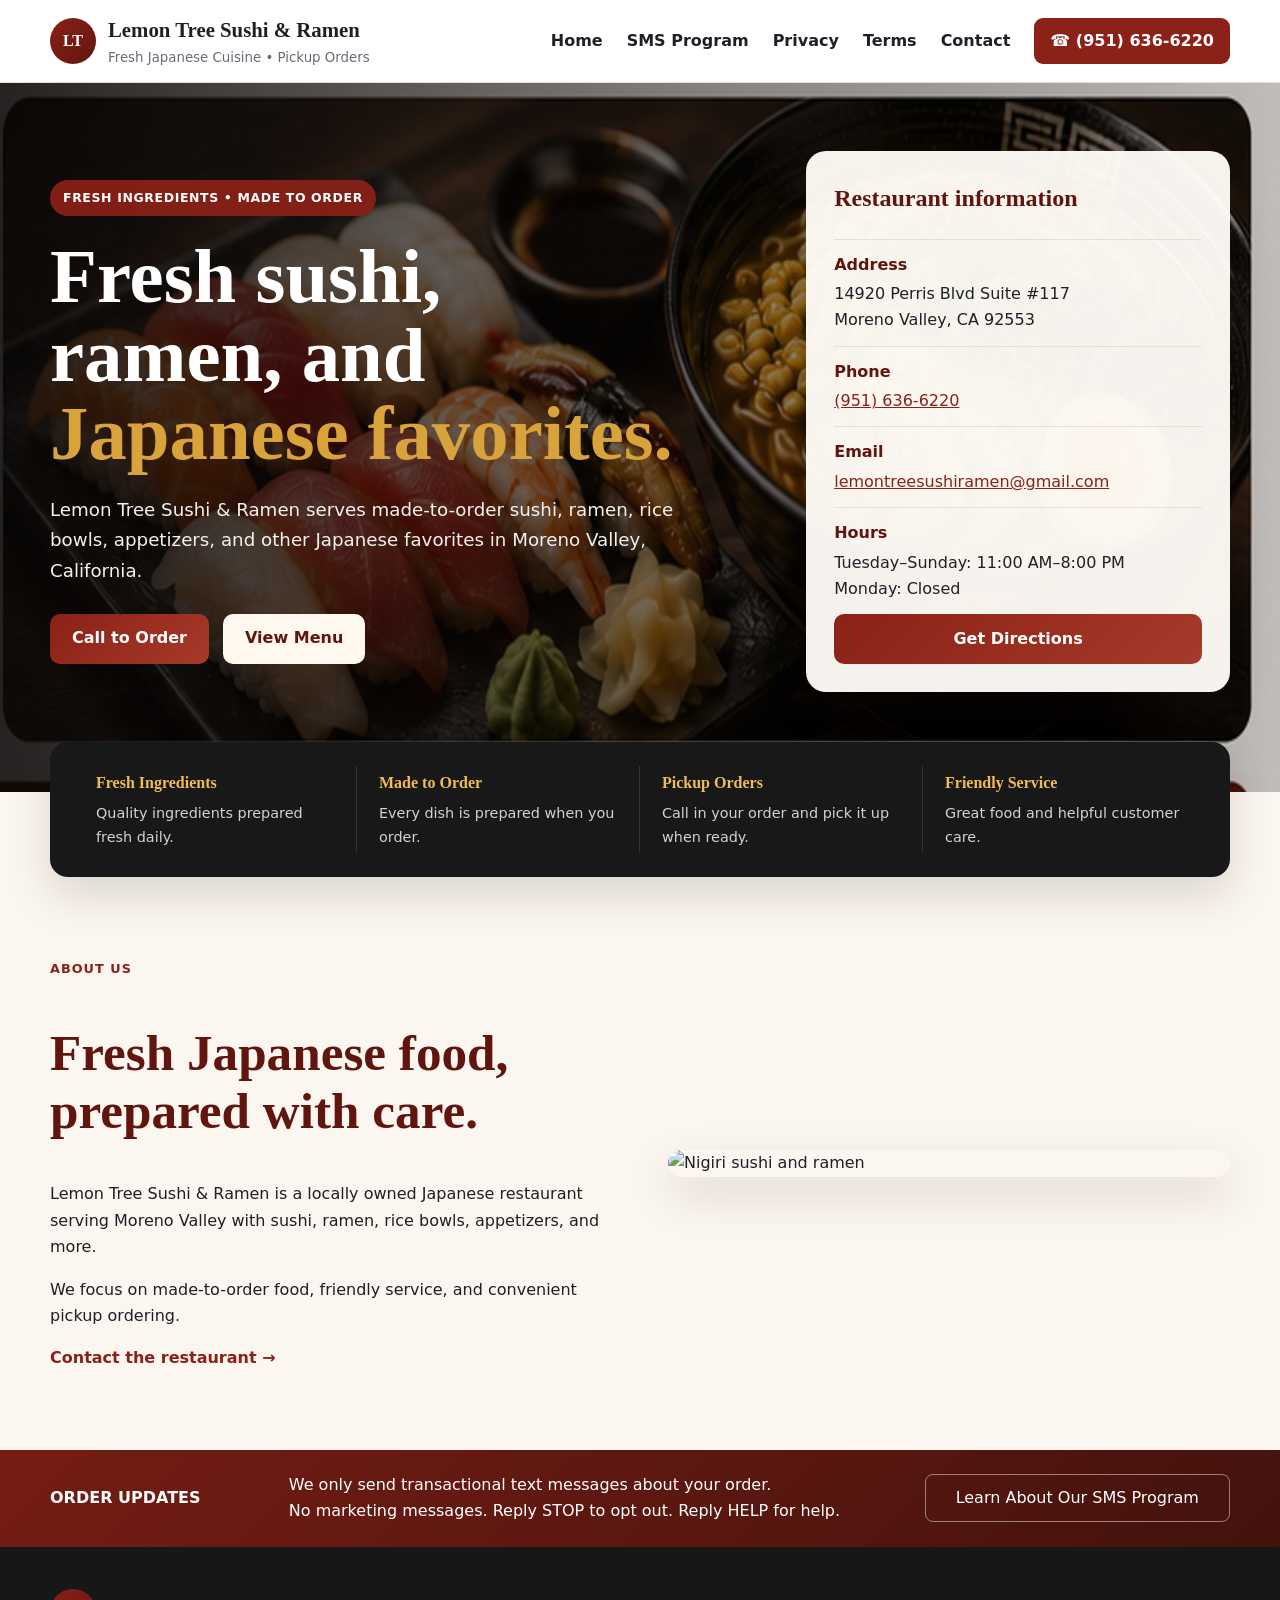
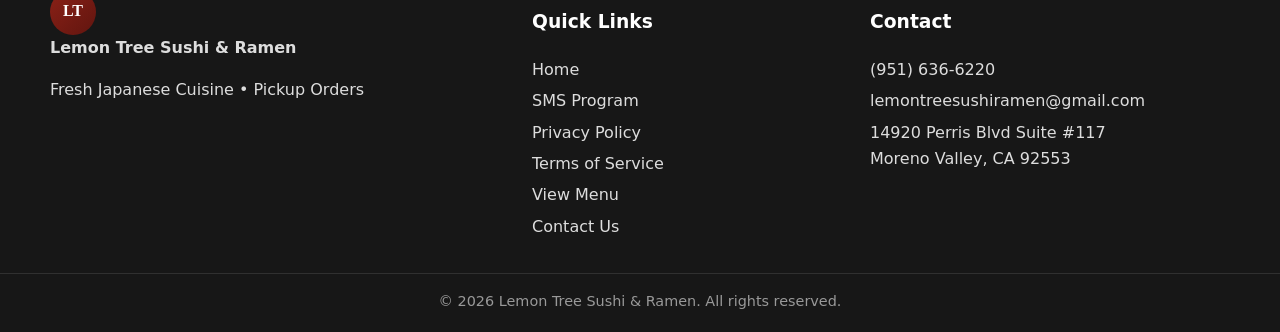
==== index.html @ ff542bbf "Add files via upload" ====
<!doctype html><html lang="en"><head><meta charset="utf-8"><meta name="viewport" content="width=device-width,initial-scale=1"><title>Lemon Tree Sushi & Ramen</title><meta name="description" content="Fresh sushi, ramen, and Japanese favorites."><link rel="stylesheet" href="styles.css"></head><body><header class="site-header"><div class="container nav">
<a class="brand" href="index.html"><span class="brand-mark">LT</span><span class="brand-text"><strong>Lemon Tree Sushi & Ramen</strong><small>Fresh Japanese Cuisine • Pickup Orders</small></span></a>
<button class="menu-toggle" aria-label="Toggle menu" onclick="document.body.classList.toggle('nav-open')">☰</button>
<nav class="nav-links"><a href="index.html">Home</a><a href="sms-consent.html">SMS Program</a><a href="privacy.html">Privacy</a><a href="terms.html">Terms</a><a href="contact.html">Contact</a><a class="call-pill" href="tel:+19516366220">☎ (951) 636-6220</a></nav>
</div></header><main><section class="hero"><div class="hero-shade"></div><div class="container hero-grid"><div class="hero-copy"><span class="eyebrow">Fresh ingredients • Made to order</span><h1>Fresh sushi,<br>ramen, and<br><span>Japanese favorites.</span></h1><p>Lemon Tree Sushi & Ramen serves made-to-order sushi, ramen, rice bowls, appetizers, and other Japanese favorites in Moreno Valley, California.</p><div class="actions"><a class="btn primary" href="tel:+19516366220">Call to Order</a><a class="btn light" href="https://lemontreesushiramen.kwickmenu.com/" target="_blank">View Menu</a></div></div><aside class="info-card"><h2>Restaurant information</h2><div class="info-row"><b>Address</b><span>14920 Perris Blvd Suite #117<br>Moreno Valley, CA 92553</span></div><div class="info-row"><b>Phone</b><span><a href="tel:+19516366220">(951) 636-6220</a></span></div><div class="info-row"><b>Email</b><span><a href="mailto:lemontreesushiramen@gmail.com">lemontreesushiramen@gmail.com</a></span></div><div class="info-row"><b>Hours</b><span>Tuesday–Sunday: 11:00 AM–8:00 PM<br>Monday: Closed</span></div><a class="btn primary wide" href="https://www.google.com/maps/search/?api=1&query=14920+Perris+Blvd+Suite+117+Moreno+Valley+CA+92553" target="_blank">Get Directions</a></aside></div></section>
<div class="container feature-bar"><article><strong>Fresh Ingredients</strong><span>Quality ingredients prepared fresh daily.</span></article><article><strong>Made to Order</strong><span>Every dish is prepared when you order.</span></article><article><strong>Pickup Orders</strong><span>Call in your order and pick it up when ready.</span></article><article><strong>Friendly Service</strong><span>Great food and helpful customer care.</span></article></div>
<section class="section"><div class="container about-grid"><div><span class="kicker">About us</span><h2>Fresh Japanese food,<br>prepared with care.</h2><p>Lemon Tree Sushi & Ramen is a locally owned Japanese restaurant serving Moreno Valley with sushi, ramen, rice bowls, appetizers, and more.</p><p>We focus on made-to-order food, friendly service, and convenient pickup ordering.</p><a class="text-link" href="contact.html">Contact the restaurant →</a></div><img class="about-image" src="assets/nigiri-ramen.jpg" alt="Nigiri sushi and ramen"></div></section></main><section class="sms-band"><div class="container sms-band-inner"><strong>ORDER UPDATES</strong><div>We only send transactional text messages about your order.<br>No marketing messages. Reply STOP to opt out. Reply HELP for help.</div><a href="sms-consent.html">Learn About Our SMS Program</a></div></section>
<footer class="site-footer">
  <div class="container footer-grid">
    <div class="footer-about">
      <div class="footer-brand">LT</div>
      <strong>Lemon Tree Sushi &amp; Ramen</strong>
      <p>Fresh Japanese Cuisine • Pickup Orders</p>
    </div>

    <div class="footer-links">
      <h3>Quick Links</h3>
      <a href="index.html">Home</a>
      <a href="sms-consent.html">SMS Program</a>
      <a href="privacy.html">Privacy Policy</a>
      <a href="terms.html">Terms of Service</a>
      <a href="https://lemontreesushiramen.kwickmenu.com/" target="_blank" rel="noopener">View Menu</a>
      <a href="contact.html">Contact Us</a>
    </div>

    <div class="footer-contact">
      <h3>Contact</h3>
      <p>
        <a href="tel:+19516366220">(951) 636-6220</a>
        <a href="mailto:lemontreesushiramen@gmail.com">lemontreesushiramen@gmail.com</a>
        14920 Perris Blvd Suite #117<br>
        Moreno Valley, CA 92553
      </p>
    </div>
  </div>

  <div class="copyright">
    © 2026 Lemon Tree Sushi &amp; Ramen. All rights reserved.
  </div>
</footer></body></html>
---- styles.css ----
:root{--cream:#fbf6ef;--ink:#1d2027;--muted:#666d77;--wine:#8b2117;--wine2:#61150f;--gold:#d9a33b;--line:#eaded2;--shadow:0 18px 45px rgba(26,17,13,.14)}
*{box-sizing:border-box}html{scroll-behavior:smooth}body{margin:0;background:var(--cream);color:var(--ink);font-family:Inter,system-ui,-apple-system,"Segoe UI",sans-serif;line-height:1.65}a{color:var(--wine)}.container{width:min(1180px,calc(100% - 36px));margin:auto}
.site-header{position:sticky;top:0;z-index:30;background:rgba(255,255,255,.97);border-bottom:1px solid var(--line);backdrop-filter:blur(10px)}.nav{min-height:82px;display:flex;align-items:center;justify-content:space-between;gap:22px}.brand{display:flex;gap:12px;align-items:center;text-decoration:none;color:var(--ink)}.brand-mark,.footer-brand{width:46px;height:46px;border-radius:50%;display:grid;place-items:center;background:linear-gradient(135deg,var(--wine),var(--wine2));color:white;font-family:Georgia,serif;font-weight:800}.brand-text{display:grid}.brand-text strong{font-family:Georgia,serif;font-size:1.3rem}.brand-text small{color:var(--muted)}.nav-links{display:flex;align-items:center;gap:24px}.nav-links>a{text-decoration:none;color:var(--ink);font-weight:750}.call-pill{background:var(--wine);color:white!important;padding:10px 16px;border-radius:9px}.menu-toggle{display:none;background:none;border:0;font-size:1.5rem}
.hero{position:relative;min-height:610px;background:url('sushi-ramen.jpg') center/cover no-repeat;color:#fff}.hero-shade{position:absolute;inset:0;background:linear-gradient(90deg,rgba(8,6,5,.88),rgba(8,6,5,.45) 58%,rgba(8,6,5,.22))}.hero-grid{position:relative;z-index:1;display:grid;grid-template-columns:1.15fr .7fr;gap:60px;align-items:center;padding:68px 0 100px}.hero-copy{max-width:700px}.eyebrow{display:inline-block;background:rgba(139,33,23,.92);padding:8px 13px;border-radius:999px;font-weight:800;text-transform:uppercase;font-size:.78rem;letter-spacing:.05em}.hero h1{font-family:Georgia,serif;font-size:clamp(3.2rem,6vw,5.8rem);line-height:1.02;margin:22px 0}.hero h1 span{color:var(--gold)}.hero-copy p{font-size:1.14rem;max-width:650px;color:#f4f1ed}.actions{display:flex;gap:14px;flex-wrap:wrap;margin-top:28px}.btn{display:inline-flex;justify-content:center;align-items:center;min-height:50px;padding:0 22px;border:0;border-radius:10px;text-decoration:none;font-weight:800;cursor:pointer}.btn.primary{background:linear-gradient(135deg,var(--wine),#a63a2a);color:#fff}.btn.light{background:#fff8ef;color:var(--wine2)}.btn.wide{width:100%}.info-card{background:rgba(255,252,247,.96);color:var(--ink);border-radius:20px;padding:28px;box-shadow:var(--shadow)}.info-card h2{font-family:Georgia,serif;color:var(--wine2);margin-top:0}.info-row{border-top:1px solid var(--line);padding:12px 0;display:grid;gap:3px}.info-row b{color:var(--wine2)}
.feature-bar{position:relative;margin-top:-50px;z-index:5;background:#181818;color:white;border-radius:18px;padding:24px;display:grid;grid-template-columns:repeat(4,1fr);box-shadow:var(--shadow)}.feature-bar article{padding:4px 22px;border-right:1px solid #333}.feature-bar article:last-child{border:0}.feature-bar strong{display:block;color:#efbd55;font-family:Georgia,serif}.feature-bar span{display:block;color:#d2d2d2;font-size:.9rem;margin-top:5px}
.section{padding:78px 0}.about-grid,.content-grid,.contact-grid{display:grid;grid-template-columns:1fr 1fr;gap:56px;align-items:center}.about-image{width:100%;border-radius:22px;box-shadow:var(--shadow)}.kicker{color:var(--wine);text-transform:uppercase;font-weight:800;letter-spacing:.08em;font-size:.8rem}.section h2,.policy h2{font-family:Georgia,serif;color:var(--wine2)}.section h2{font-size:clamp(2.2rem,4vw,3.6rem);line-height:1.12}.text-link{font-weight:800;text-decoration:none}
.page-hero{padding:48px 0;background:#181515;color:#fff}.page-hero h1{font-family:Georgia,serif;font-size:3.1rem;margin:0}.page-hero p{margin:5px 0 0;color:#d6ceca}.content-grid{align-items:start;grid-template-columns:1.5fr .7fr}.policy h2{margin-top:30px}.notice{border-left:5px solid var(--wine);background:#fff1ee;padding:18px;border-radius:10px}.contact-grid{align-items:start}.contact-list{list-style:none;padding:0}.contact-list li{margin:15px 0}.contact-card{background:white;border-radius:18px;padding:28px;box-shadow:var(--shadow)}.contact-card label{display:grid;gap:6px;margin-bottom:16px;font-weight:700}.contact-card input,.contact-card textarea{width:100%;padding:12px;border:1px solid var(--line);border-radius:8px;font:inherit}
.sms-band{background:linear-gradient(135deg,#751d14,#43120d);color:white;padding:22px 0}.sms-band-inner{display:grid;grid-template-columns:.7fr 2fr 1fr;gap:25px;align-items:center}.sms-band a{border:1px solid rgba(255,255,255,.45);padding:10px 16px;border-radius:8px;text-decoration:none;color:white;text-align:center}.site-footer{background:#171717;color:#ddd;padding:42px 0 18px}.footer-grid{display:grid;grid-template-columns:1.2fr .8fr 1fr;gap:50px}.site-footer h3{color:white}.site-footer a{color:#ddd;text-decoration:none;display:block;margin:5px 0}.copyright{text-align:center;border-top:1px solid #303030;margin-top:28px;padding-top:16px;color:#999;font-size:.9rem}
@media(max-width:900px){.hero-grid,.about-grid,.content-grid,.contact-grid{grid-template-columns:1fr}.feature-bar{grid-template-columns:1fr 1fr}.feature-bar article:nth-child(2){border-right:0}.sms-band-inner,.footer-grid{grid-template-columns:1fr}.hero{min-height:auto}.hero-grid{padding:55px 0 95px}.nav-links{display:none}.menu-toggle{display:block}.nav-open .nav-links{display:flex;position:absolute;left:0;right:0;top:82px;background:white;padding:20px;flex-direction:column;box-shadow:var(--shadow)}}@media(max-width:600px){.feature-bar{grid-template-columns:1fr}.feature-bar article{border-right:0;border-bottom:1px solid #333}.hero h1{font-size:3.2rem}.brand-text small{display:none}}
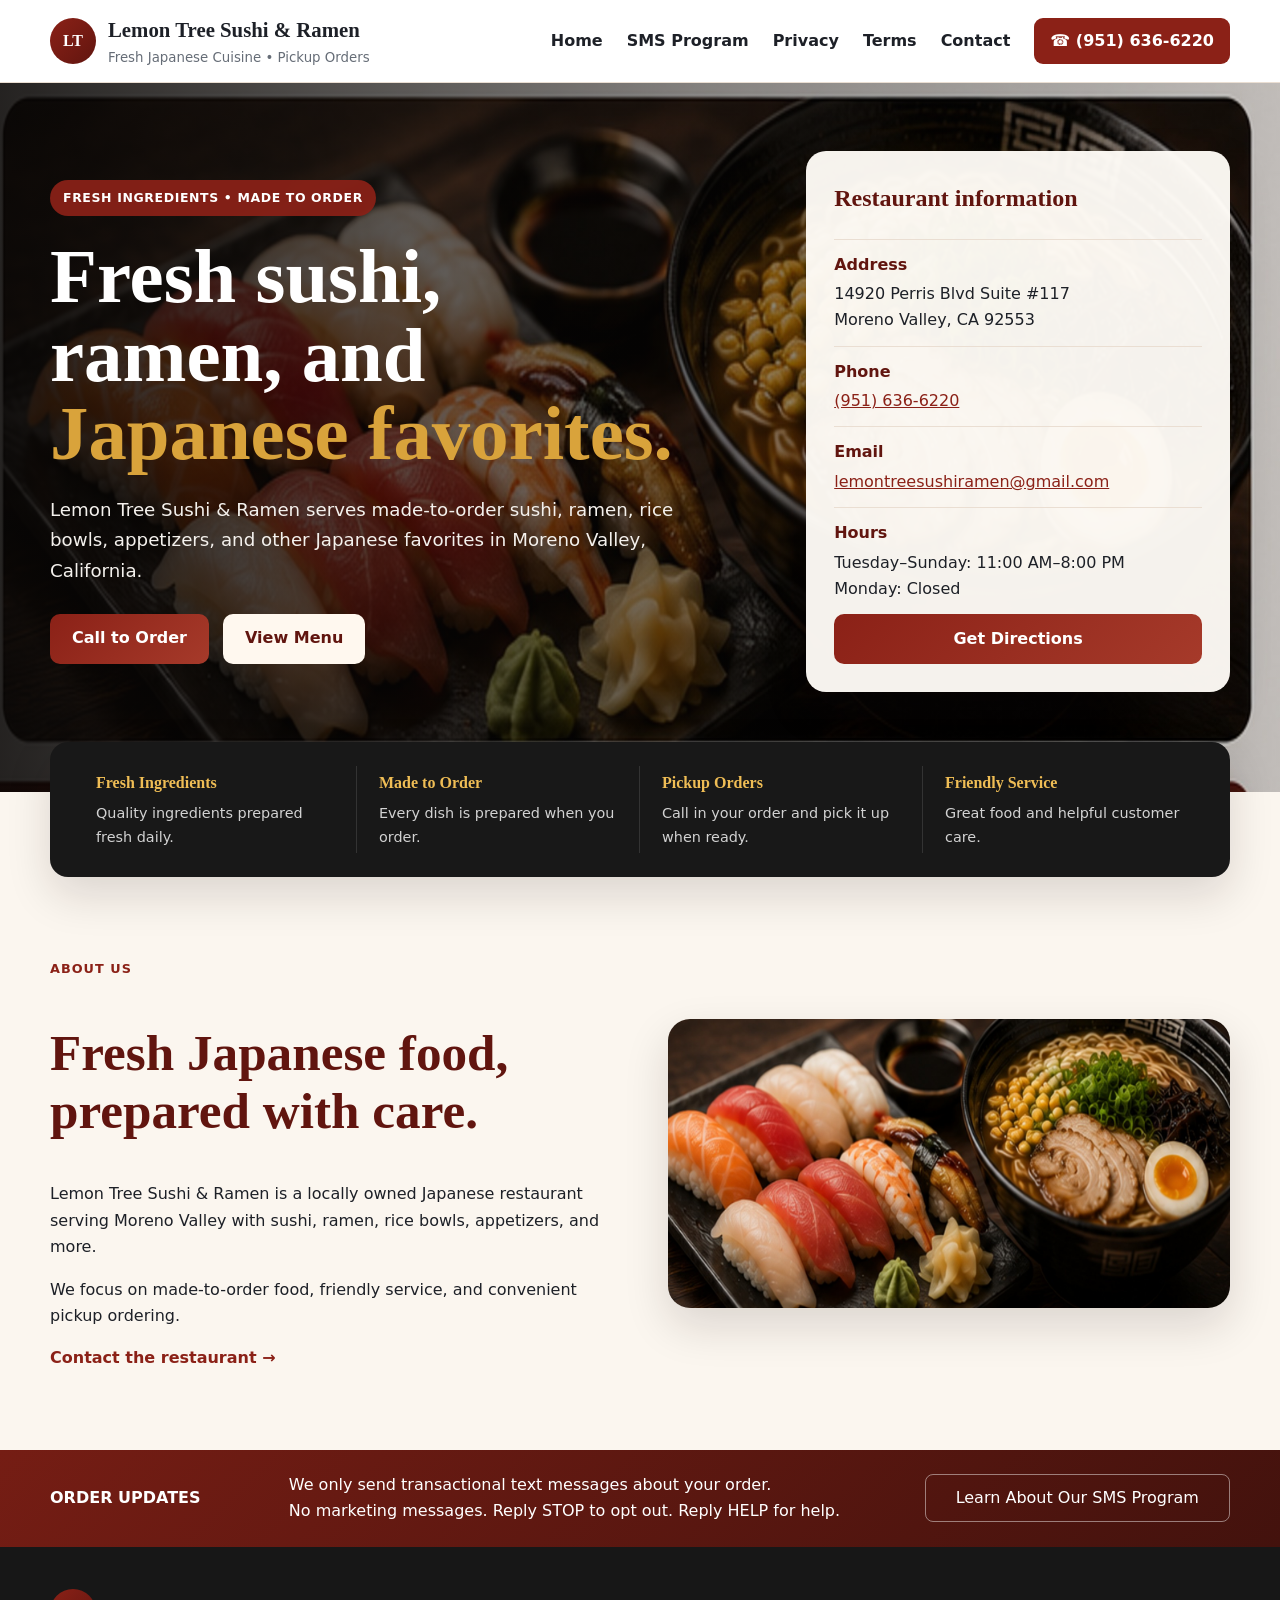
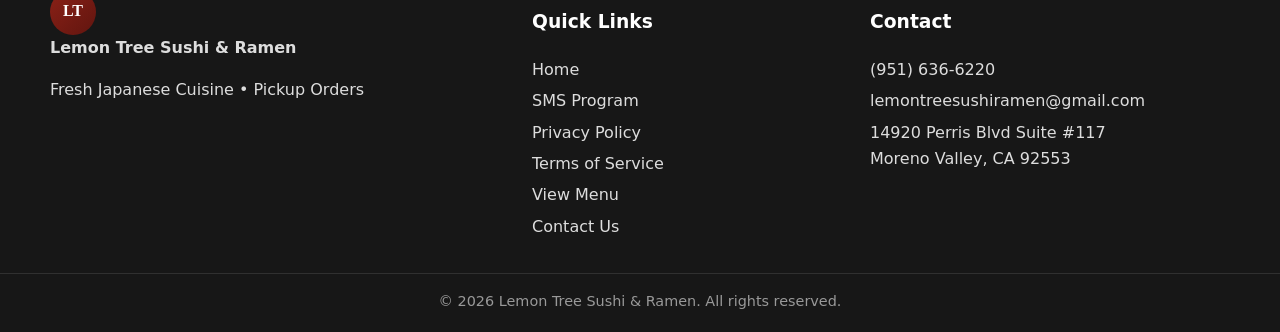
==== commit e80e50ed: "Update index.html" ====
--- a/index.html
+++ b/index.html
@@ -4,7 +4,7 @@
 <nav class="nav-links"><a href="index.html">Home</a><a href="sms-consent.html">SMS Program</a><a href="privacy.html">Privacy</a><a href="terms.html">Terms</a><a href="contact.html">Contact</a><a class="call-pill" href="tel:+19516366220">☎ (951) 636-6220</a></nav>
 </div></header><main><section class="hero"><div class="hero-shade"></div><div class="container hero-grid"><div class="hero-copy"><span class="eyebrow">Fresh ingredients • Made to order</span><h1>Fresh sushi,<br>ramen, and<br><span>Japanese favorites.</span></h1><p>Lemon Tree Sushi & Ramen serves made-to-order sushi, ramen, rice bowls, appetizers, and other Japanese favorites in Moreno Valley, California.</p><div class="actions"><a class="btn primary" href="tel:+19516366220">Call to Order</a><a class="btn light" href="https://lemontreesushiramen.kwickmenu.com/" target="_blank">View Menu</a></div></div><aside class="info-card"><h2>Restaurant information</h2><div class="info-row"><b>Address</b><span>14920 Perris Blvd Suite #117<br>Moreno Valley, CA 92553</span></div><div class="info-row"><b>Phone</b><span><a href="tel:+19516366220">(951) 636-6220</a></span></div><div class="info-row"><b>Email</b><span><a href="mailto:lemontreesushiramen@gmail.com">lemontreesushiramen@gmail.com</a></span></div><div class="info-row"><b>Hours</b><span>Tuesday–Sunday: 11:00 AM–8:00 PM<br>Monday: Closed</span></div><a class="btn primary wide" href="https://www.google.com/maps/search/?api=1&query=14920+Perris+Blvd+Suite+117+Moreno+Valley+CA+92553" target="_blank">Get Directions</a></aside></div></section>
 <div class="container feature-bar"><article><strong>Fresh Ingredients</strong><span>Quality ingredients prepared fresh daily.</span></article><article><strong>Made to Order</strong><span>Every dish is prepared when you order.</span></article><article><strong>Pickup Orders</strong><span>Call in your order and pick it up when ready.</span></article><article><strong>Friendly Service</strong><span>Great food and helpful customer care.</span></article></div>
-<section class="section"><div class="container about-grid"><div><span class="kicker">About us</span><h2>Fresh Japanese food,<br>prepared with care.</h2><p>Lemon Tree Sushi & Ramen is a locally owned Japanese restaurant serving Moreno Valley with sushi, ramen, rice bowls, appetizers, and more.</p><p>We focus on made-to-order food, friendly service, and convenient pickup ordering.</p><a class="text-link" href="contact.html">Contact the restaurant →</a></div><img class="about-image" src="assets/nigiri-ramen.jpg" alt="Nigiri sushi and ramen"></div></section></main><section class="sms-band"><div class="container sms-band-inner"><strong>ORDER UPDATES</strong><div>We only send transactional text messages about your order.<br>No marketing messages. Reply STOP to opt out. Reply HELP for help.</div><a href="sms-consent.html">Learn About Our SMS Program</a></div></section>
+<section class="section"><div class="container about-grid"><div><span class="kicker">About us</span><h2>Fresh Japanese food,<br>prepared with care.</h2><p>Lemon Tree Sushi & Ramen is a locally owned Japanese restaurant serving Moreno Valley with sushi, ramen, rice bowls, appetizers, and more.</p><p>We focus on made-to-order food, friendly service, and convenient pickup ordering.</p><a class="text-link" href="contact.html">Contact the restaurant →</a></div><img class="about-image" src="nigiri-ramen.jpg" alt="Nigiri sushi and ramen"></div></section></main><section class="sms-band"><div class="container sms-band-inner"><strong>ORDER UPDATES</strong><div>We only send transactional text messages about your order.<br>No marketing messages. Reply STOP to opt out. Reply HELP for help.</div><a href="sms-consent.html">Learn About Our SMS Program</a></div></section>
 <footer class="site-footer">
   <div class="container footer-grid">
     <div class="footer-about">
@@ -37,4 +37,4 @@
   <div class="copyright">
     © 2026 Lemon Tree Sushi &amp; Ramen. All rights reserved.
   </div>
-</footer></body></html>+</footer></body></html>
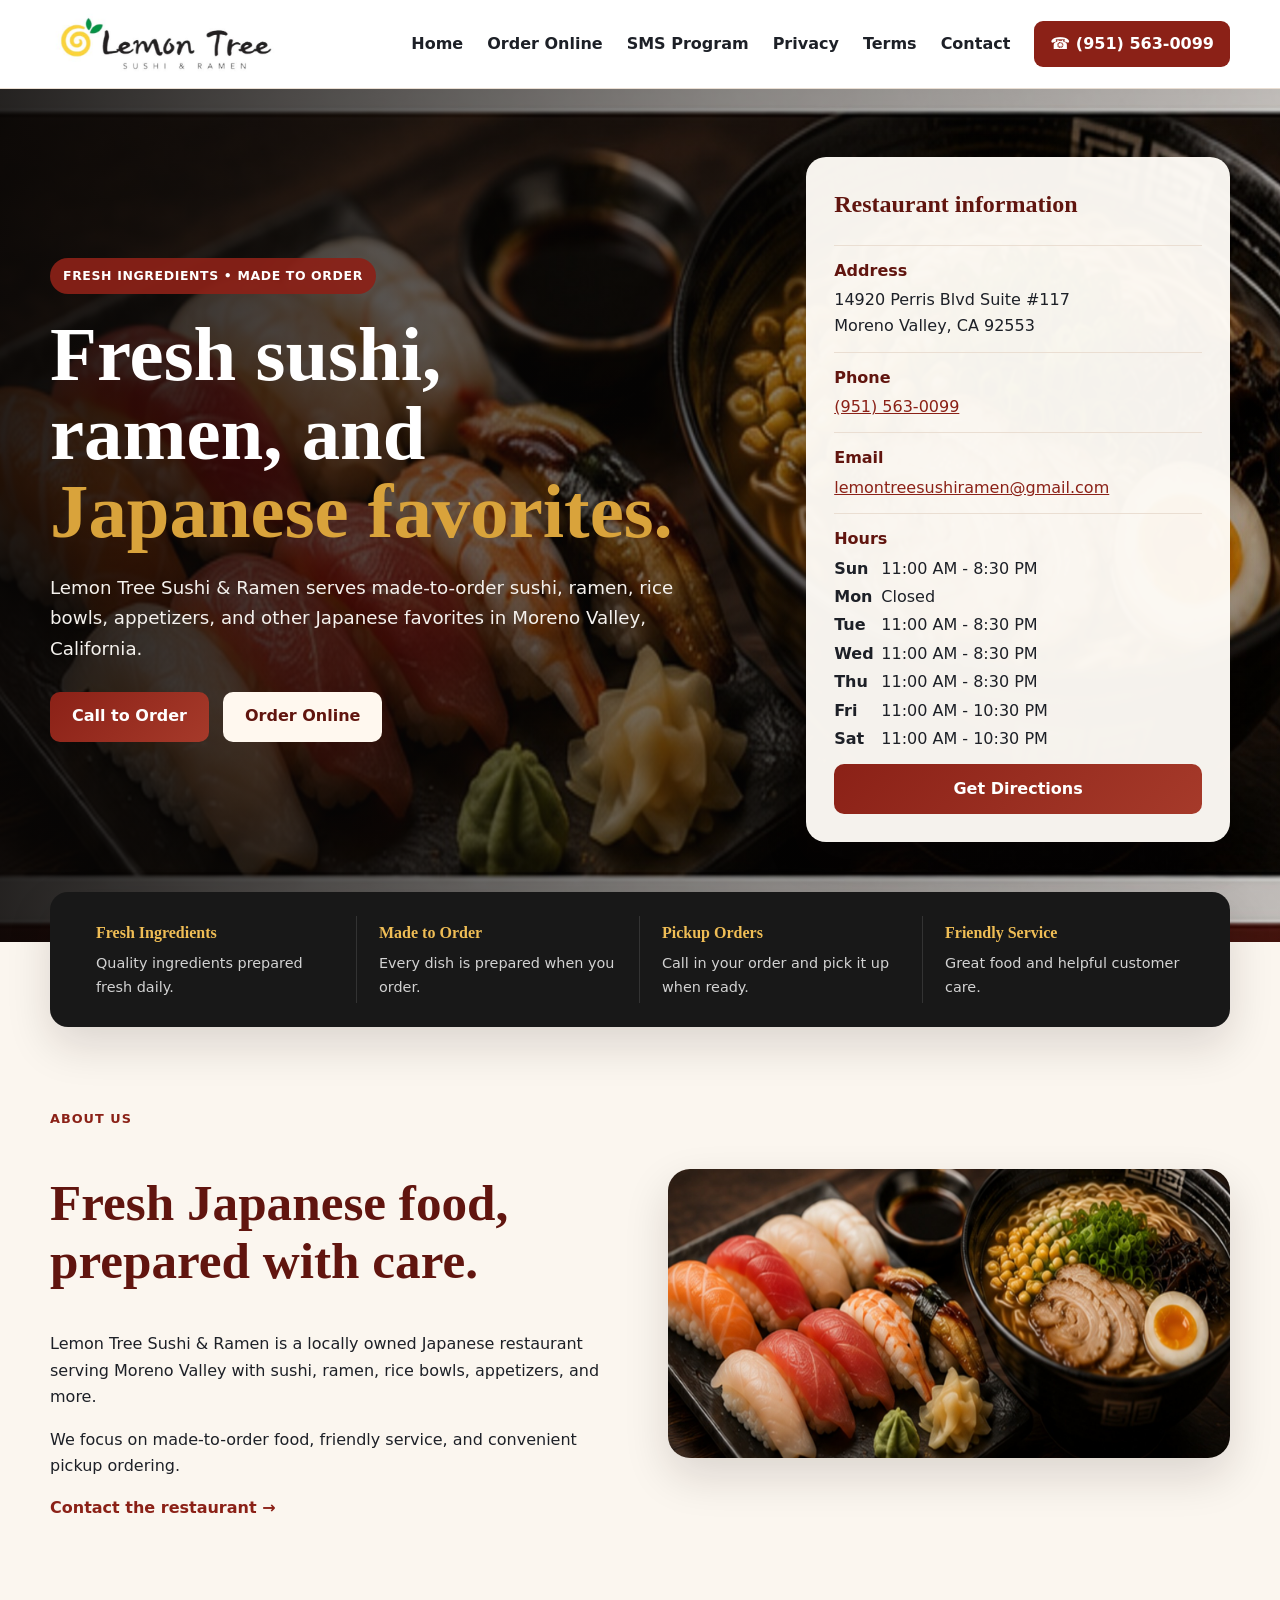
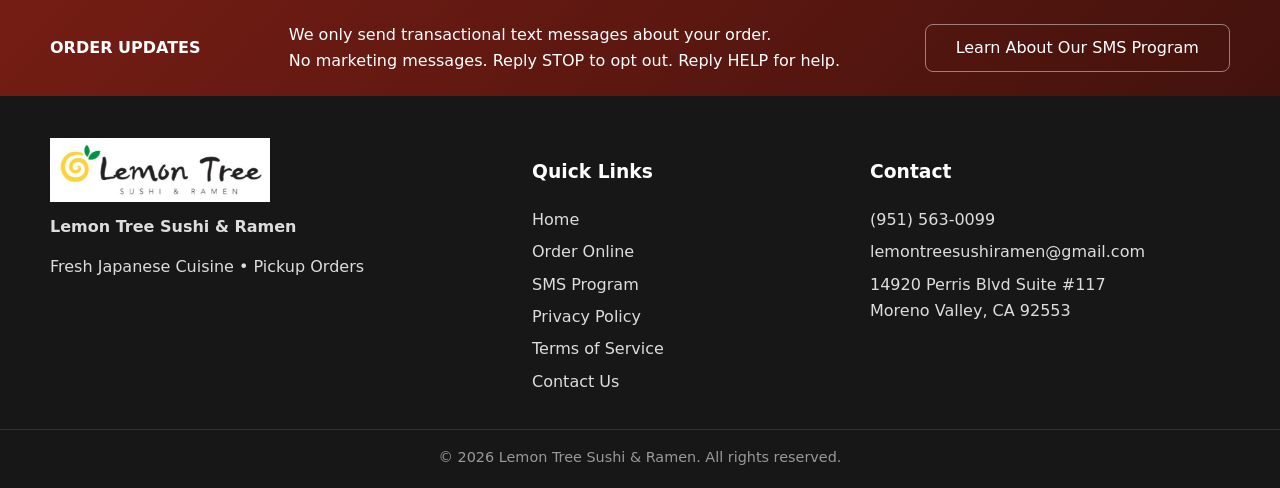
==== commit a0a71b02: "Add files via upload" ====
--- a/index.html
+++ b/index.html
@@ -1,14 +1,14 @@
 <!doctype html><html lang="en"><head><meta charset="utf-8"><meta name="viewport" content="width=device-width,initial-scale=1"><title>Lemon Tree Sushi & Ramen</title><meta name="description" content="Fresh sushi, ramen, and Japanese favorites."><link rel="stylesheet" href="styles.css"></head><body><header class="site-header"><div class="container nav">
-<a class="brand" href="index.html"><span class="brand-mark">LT</span><span class="brand-text"><strong>Lemon Tree Sushi & Ramen</strong><small>Fresh Japanese Cuisine • Pickup Orders</small></span></a>
+<a class="brand" href="index.html" aria-label="Lemon Tree Sushi & Ramen home"><img class="brand-logo" src="logo.png" alt="Lemon Tree Sushi & Ramen"></a>
 <button class="menu-toggle" aria-label="Toggle menu" onclick="document.body.classList.toggle('nav-open')">☰</button>
-<nav class="nav-links"><a href="index.html">Home</a><a href="sms-consent.html">SMS Program</a><a href="privacy.html">Privacy</a><a href="terms.html">Terms</a><a href="contact.html">Contact</a><a class="call-pill" href="tel:+19516366220">☎ (951) 636-6220</a></nav>
-</div></header><main><section class="hero"><div class="hero-shade"></div><div class="container hero-grid"><div class="hero-copy"><span class="eyebrow">Fresh ingredients • Made to order</span><h1>Fresh sushi,<br>ramen, and<br><span>Japanese favorites.</span></h1><p>Lemon Tree Sushi & Ramen serves made-to-order sushi, ramen, rice bowls, appetizers, and other Japanese favorites in Moreno Valley, California.</p><div class="actions"><a class="btn primary" href="tel:+19516366220">Call to Order</a><a class="btn light" href="https://lemontreesushiramen.kwickmenu.com/" target="_blank">View Menu</a></div></div><aside class="info-card"><h2>Restaurant information</h2><div class="info-row"><b>Address</b><span>14920 Perris Blvd Suite #117<br>Moreno Valley, CA 92553</span></div><div class="info-row"><b>Phone</b><span><a href="tel:+19516366220">(951) 636-6220</a></span></div><div class="info-row"><b>Email</b><span><a href="mailto:lemontreesushiramen@gmail.com">lemontreesushiramen@gmail.com</a></span></div><div class="info-row"><b>Hours</b><span>Tuesday–Sunday: 11:00 AM–8:00 PM<br>Monday: Closed</span></div><a class="btn primary wide" href="https://www.google.com/maps/search/?api=1&query=14920+Perris+Blvd+Suite+117+Moreno+Valley+CA+92553" target="_blank">Get Directions</a></aside></div></section>
+<nav class="nav-links"><a href="index.html">Home</a><a href="https://lemontreesushiramen.kwickmenu.com/" target="_blank" rel="noopener">Order Online</a><a href="sms-consent.html">SMS Program</a><a href="privacy.html">Privacy</a><a href="terms.html">Terms</a><a href="contact.html">Contact</a><a class="call-pill" href="tel:951563-0099">☎ (951) 563-0099</a></nav>
+</div></header><main><section class="hero"><div class="hero-shade"></div><div class="container hero-grid"><div class="hero-copy"><span class="eyebrow">Fresh ingredients • Made to order</span><h1>Fresh sushi,<br>ramen, and<br><span>Japanese favorites.</span></h1><p>Lemon Tree Sushi & Ramen serves made-to-order sushi, ramen, rice bowls, appetizers, and other Japanese favorites in Moreno Valley, California.</p><div class="actions"><a class="btn primary" href="tel:951563-0099">Call to Order</a><a class="btn light" href="https://lemontreesushiramen.kwickmenu.com/" target="_blank" rel="noopener">Order Online</a></div></div><aside class="info-card"><h2>Restaurant information</h2><div class="info-row"><b>Address</b><span>14920 Perris Blvd Suite #117<br>Moreno Valley, CA 92553</span></div><div class="info-row"><b>Phone</b><span><a href="tel:951563-0099">(951) 563-0099</a></span></div><div class="info-row"><b>Email</b><span><a href="mailto:lemontreesushiramen@gmail.com">lemontreesushiramen@gmail.com</a></span></div><div class="info-row"><b>Hours</b><span class="hours-list"><span><b>Sun</b> 11:00 AM - 8:30 PM</span><span><b>Mon</b> Closed</span><span><b>Tue</b> 11:00 AM - 8:30 PM</span><span><b>Wed</b> 11:00 AM - 8:30 PM</span><span><b>Thu</b> 11:00 AM - 8:30 PM</span><span><b>Fri</b> 11:00 AM - 10:30 PM</span><span><b>Sat</b> 11:00 AM - 10:30 PM</span></span></div><a class="btn primary wide" href="https://www.google.com/maps/search/?api=1&query=14920+Perris+Blvd+Suite+117+Moreno+Valley+CA+92553" target="_blank">Get Directions</a></aside></div></section>
 <div class="container feature-bar"><article><strong>Fresh Ingredients</strong><span>Quality ingredients prepared fresh daily.</span></article><article><strong>Made to Order</strong><span>Every dish is prepared when you order.</span></article><article><strong>Pickup Orders</strong><span>Call in your order and pick it up when ready.</span></article><article><strong>Friendly Service</strong><span>Great food and helpful customer care.</span></article></div>
 <section class="section"><div class="container about-grid"><div><span class="kicker">About us</span><h2>Fresh Japanese food,<br>prepared with care.</h2><p>Lemon Tree Sushi & Ramen is a locally owned Japanese restaurant serving Moreno Valley with sushi, ramen, rice bowls, appetizers, and more.</p><p>We focus on made-to-order food, friendly service, and convenient pickup ordering.</p><a class="text-link" href="contact.html">Contact the restaurant →</a></div><img class="about-image" src="nigiri-ramen.jpg" alt="Nigiri sushi and ramen"></div></section></main><section class="sms-band"><div class="container sms-band-inner"><strong>ORDER UPDATES</strong><div>We only send transactional text messages about your order.<br>No marketing messages. Reply STOP to opt out. Reply HELP for help.</div><a href="sms-consent.html">Learn About Our SMS Program</a></div></section>
 <footer class="site-footer">
   <div class="container footer-grid">
     <div class="footer-about">
-      <div class="footer-brand">LT</div>
+      <img class="footer-logo" src="logo.png" alt="Lemon Tree Sushi & Ramen">
       <strong>Lemon Tree Sushi &amp; Ramen</strong>
       <p>Fresh Japanese Cuisine • Pickup Orders</p>
     </div>
@@ -16,17 +16,17 @@
     <div class="footer-links">
       <h3>Quick Links</h3>
       <a href="index.html">Home</a>
+      <a href="https://lemontreesushiramen.kwickmenu.com/" target="_blank" rel="noopener">Order Online</a>
       <a href="sms-consent.html">SMS Program</a>
       <a href="privacy.html">Privacy Policy</a>
       <a href="terms.html">Terms of Service</a>
-      <a href="https://lemontreesushiramen.kwickmenu.com/" target="_blank" rel="noopener">View Menu</a>
       <a href="contact.html">Contact Us</a>
     </div>
 
     <div class="footer-contact">
       <h3>Contact</h3>
       <p>
-        <a href="tel:+19516366220">(951) 636-6220</a>
+        <a href="tel:951563-0099">(951) 563-0099</a>
         <a href="mailto:lemontreesushiramen@gmail.com">lemontreesushiramen@gmail.com</a>
         14920 Perris Blvd Suite #117<br>
         Moreno Valley, CA 92553
@@ -37,4 +37,4 @@
   <div class="copyright">
     © 2026 Lemon Tree Sushi &amp; Ramen. All rights reserved.
   </div>
-</footer></body></html>
+</footer></body></html>
--- a/styles.css
+++ b/styles.css
@@ -1,10 +1,40 @@
 
 :root{--cream:#fbf6ef;--ink:#1d2027;--muted:#666d77;--wine:#8b2117;--wine2:#61150f;--gold:#d9a33b;--line:#eaded2;--shadow:0 18px 45px rgba(26,17,13,.14)}
 *{box-sizing:border-box}html{scroll-behavior:smooth}body{margin:0;background:var(--cream);color:var(--ink);font-family:Inter,system-ui,-apple-system,"Segoe UI",sans-serif;line-height:1.65}a{color:var(--wine)}.container{width:min(1180px,calc(100% - 36px));margin:auto}
-.site-header{position:sticky;top:0;z-index:30;background:rgba(255,255,255,.97);border-bottom:1px solid var(--line);backdrop-filter:blur(10px)}.nav{min-height:82px;display:flex;align-items:center;justify-content:space-between;gap:22px}.brand{display:flex;gap:12px;align-items:center;text-decoration:none;color:var(--ink)}.brand-mark,.footer-brand{width:46px;height:46px;border-radius:50%;display:grid;place-items:center;background:linear-gradient(135deg,var(--wine),var(--wine2));color:white;font-family:Georgia,serif;font-weight:800}.brand-text{display:grid}.brand-text strong{font-family:Georgia,serif;font-size:1.3rem}.brand-text small{color:var(--muted)}.nav-links{display:flex;align-items:center;gap:24px}.nav-links>a{text-decoration:none;color:var(--ink);font-weight:750}.call-pill{background:var(--wine);color:white!important;padding:10px 16px;border-radius:9px}.menu-toggle{display:none;background:none;border:0;font-size:1.5rem}
-.hero{position:relative;min-height:610px;background:url('sushi-ramen.jpg') center/cover no-repeat;color:#fff}.hero-shade{position:absolute;inset:0;background:linear-gradient(90deg,rgba(8,6,5,.88),rgba(8,6,5,.45) 58%,rgba(8,6,5,.22))}.hero-grid{position:relative;z-index:1;display:grid;grid-template-columns:1.15fr .7fr;gap:60px;align-items:center;padding:68px 0 100px}.hero-copy{max-width:700px}.eyebrow{display:inline-block;background:rgba(139,33,23,.92);padding:8px 13px;border-radius:999px;font-weight:800;text-transform:uppercase;font-size:.78rem;letter-spacing:.05em}.hero h1{font-family:Georgia,serif;font-size:clamp(3.2rem,6vw,5.8rem);line-height:1.02;margin:22px 0}.hero h1 span{color:var(--gold)}.hero-copy p{font-size:1.14rem;max-width:650px;color:#f4f1ed}.actions{display:flex;gap:14px;flex-wrap:wrap;margin-top:28px}.btn{display:inline-flex;justify-content:center;align-items:center;min-height:50px;padding:0 22px;border:0;border-radius:10px;text-decoration:none;font-weight:800;cursor:pointer}.btn.primary{background:linear-gradient(135deg,var(--wine),#a63a2a);color:#fff}.btn.light{background:#fff8ef;color:var(--wine2)}.btn.wide{width:100%}.info-card{background:rgba(255,252,247,.96);color:var(--ink);border-radius:20px;padding:28px;box-shadow:var(--shadow)}.info-card h2{font-family:Georgia,serif;color:var(--wine2);margin-top:0}.info-row{border-top:1px solid var(--line);padding:12px 0;display:grid;gap:3px}.info-row b{color:var(--wine2)}
+.site-header{position:sticky;top:0;z-index:30;background:rgba(255,255,255,.97);border-bottom:1px solid var(--line);backdrop-filter:blur(10px)}.nav{min-height:88px;display:flex;align-items:center;justify-content:space-between;gap:22px}.brand{display:flex;align-items:center;text-decoration:none;color:var(--ink);flex-shrink:0}.brand-logo{display:block;width:230px;max-width:36vw;height:auto}.brand-mark,.footer-brand{width:46px;height:46px;border-radius:50%;display:grid;place-items:center;background:linear-gradient(135deg,var(--wine),var(--wine2));color:white;font-family:Georgia,serif;font-weight:800}.brand-text{display:grid}.brand-text strong{font-family:Georgia,serif;font-size:1.3rem}.brand-text small{color:var(--muted)}.nav-links{display:flex;align-items:center;gap:24px}.nav-links>a{text-decoration:none;color:var(--ink);font-weight:750}.call-pill{background:var(--wine);color:white!important;padding:10px 16px;border-radius:9px}.menu-toggle{display:none;background:none;border:0;font-size:1.5rem}
+.hero{position:relative;min-height:610px;background:url('sushi-ramen.jpg') center/cover no-repeat;color:#fff}.hero-shade{position:absolute;inset:0;background:linear-gradient(90deg,rgba(8,6,5,.88),rgba(8,6,5,.45) 58%,rgba(8,6,5,.22))}.hero-grid{position:relative;z-index:1;display:grid;grid-template-columns:1.15fr .7fr;gap:60px;align-items:center;padding:68px 0 100px}.hero-copy{max-width:700px}.eyebrow{display:inline-block;background:rgba(139,33,23,.92);padding:8px 13px;border-radius:999px;font-weight:800;text-transform:uppercase;font-size:.78rem;letter-spacing:.05em}.hero h1{font-family:Georgia,serif;font-size:clamp(3.2rem,6vw,5.8rem);line-height:1.02;margin:22px 0}.hero h1 span{color:var(--gold)}.hero-copy p{font-size:1.14rem;max-width:650px;color:#f4f1ed}.actions{display:flex;gap:14px;flex-wrap:wrap;margin-top:28px}.btn{display:inline-flex;justify-content:center;align-items:center;min-height:50px;padding:0 22px;border:0;border-radius:10px;text-decoration:none;font-weight:800;cursor:pointer}.btn.primary{background:linear-gradient(135deg,var(--wine),#a63a2a);color:#fff}.btn.light{background:#fff8ef;color:var(--wine2)}.btn.wide{width:100%}.info-card{background:rgba(255,252,247,.96);color:var(--ink);border-radius:20px;padding:28px;box-shadow:var(--shadow)}.info-card h2{font-family:Georgia,serif;color:var(--wine2);margin-top:0}.info-row{border-top:1px solid var(--line);padding:12px 0;display:grid;gap:3px}.info-row b{color:var(--wine2)}.hours-list{display:grid;gap:2px}.hours-list>span{display:block}.hours-list>span>b{display:inline-block;min-width:42px;color:var(--ink)}
 .feature-bar{position:relative;margin-top:-50px;z-index:5;background:#181818;color:white;border-radius:18px;padding:24px;display:grid;grid-template-columns:repeat(4,1fr);box-shadow:var(--shadow)}.feature-bar article{padding:4px 22px;border-right:1px solid #333}.feature-bar article:last-child{border:0}.feature-bar strong{display:block;color:#efbd55;font-family:Georgia,serif}.feature-bar span{display:block;color:#d2d2d2;font-size:.9rem;margin-top:5px}
 .section{padding:78px 0}.about-grid,.content-grid,.contact-grid{display:grid;grid-template-columns:1fr 1fr;gap:56px;align-items:center}.about-image{width:100%;border-radius:22px;box-shadow:var(--shadow)}.kicker{color:var(--wine);text-transform:uppercase;font-weight:800;letter-spacing:.08em;font-size:.8rem}.section h2,.policy h2{font-family:Georgia,serif;color:var(--wine2)}.section h2{font-size:clamp(2.2rem,4vw,3.6rem);line-height:1.12}.text-link{font-weight:800;text-decoration:none}
 .page-hero{padding:48px 0;background:#181515;color:#fff}.page-hero h1{font-family:Georgia,serif;font-size:3.1rem;margin:0}.page-hero p{margin:5px 0 0;color:#d6ceca}.content-grid{align-items:start;grid-template-columns:1.5fr .7fr}.policy h2{margin-top:30px}.notice{border-left:5px solid var(--wine);background:#fff1ee;padding:18px;border-radius:10px}.contact-grid{align-items:start}.contact-list{list-style:none;padding:0}.contact-list li{margin:15px 0}.contact-card{background:white;border-radius:18px;padding:28px;box-shadow:var(--shadow)}.contact-card label{display:grid;gap:6px;margin-bottom:16px;font-weight:700}.contact-card input,.contact-card textarea{width:100%;padding:12px;border:1px solid var(--line);border-radius:8px;font:inherit}
 .sms-band{background:linear-gradient(135deg,#751d14,#43120d);color:white;padding:22px 0}.sms-band-inner{display:grid;grid-template-columns:.7fr 2fr 1fr;gap:25px;align-items:center}.sms-band a{border:1px solid rgba(255,255,255,.45);padding:10px 16px;border-radius:8px;text-decoration:none;color:white;text-align:center}.site-footer{background:#171717;color:#ddd;padding:42px 0 18px}.footer-grid{display:grid;grid-template-columns:1.2fr .8fr 1fr;gap:50px}.site-footer h3{color:white}.site-footer a{color:#ddd;text-decoration:none;display:block;margin:5px 0}.copyright{text-align:center;border-top:1px solid #303030;margin-top:28px;padding-top:16px;color:#999;font-size:.9rem}
-@media(max-width:900px){.hero-grid,.about-grid,.content-grid,.contact-grid{grid-template-columns:1fr}.feature-bar{grid-template-columns:1fr 1fr}.feature-bar article:nth-child(2){border-right:0}.sms-band-inner,.footer-grid{grid-template-columns:1fr}.hero{min-height:auto}.hero-grid{padding:55px 0 95px}.nav-links{display:none}.menu-toggle{display:block}.nav-open .nav-links{display:flex;position:absolute;left:0;right:0;top:82px;background:white;padding:20px;flex-direction:column;box-shadow:var(--shadow)}}@media(max-width:600px){.feature-bar{grid-template-columns:1fr}.feature-bar article{border-right:0;border-bottom:1px solid #333}.hero h1{font-size:3.2rem}.brand-text small{display:none}}
+@media(max-width:900px){.hero-grid,.about-grid,.content-grid,.contact-grid{grid-template-columns:1fr}.feature-bar{grid-template-columns:1fr 1fr}.feature-bar article:nth-child(2){border-right:0}.sms-band-inner,.footer-grid{grid-template-columns:1fr}.hero{min-height:auto}.hero-grid{padding:55px 0 95px}.nav-links{display:none}.menu-toggle{display:block}.nav-open .nav-links{display:flex;position:absolute;left:0;right:0;top:88px;background:white;padding:20px;flex-direction:column;box-shadow:var(--shadow)}}@media(max-width:600px){.feature-bar{grid-template-columns:1fr}.feature-bar article{border-right:0;border-bottom:1px solid #333}.hero h1{font-size:3.2rem}.brand-logo{width:190px;max-width:62vw}.brand-text small{display:none}}
+
+
+.footer-about > a {
+  display: none !important;
+}
+
+.footer-links a,
+.footer-contact a {
+  display: block;
+  margin: 6px 0;
+}
+
+.footer-about p {
+  margin-top: 14px;
+}
+
+.footer-contact p {
+  margin: 0;
+}
+
+.footer-logo{
+  display:block;
+  width:220px;
+  max-width:100%;
+  height:auto;
+  margin-bottom:12px;
+}
+@media(max-width:600px){
+  .footer-logo{width:190px}
+}
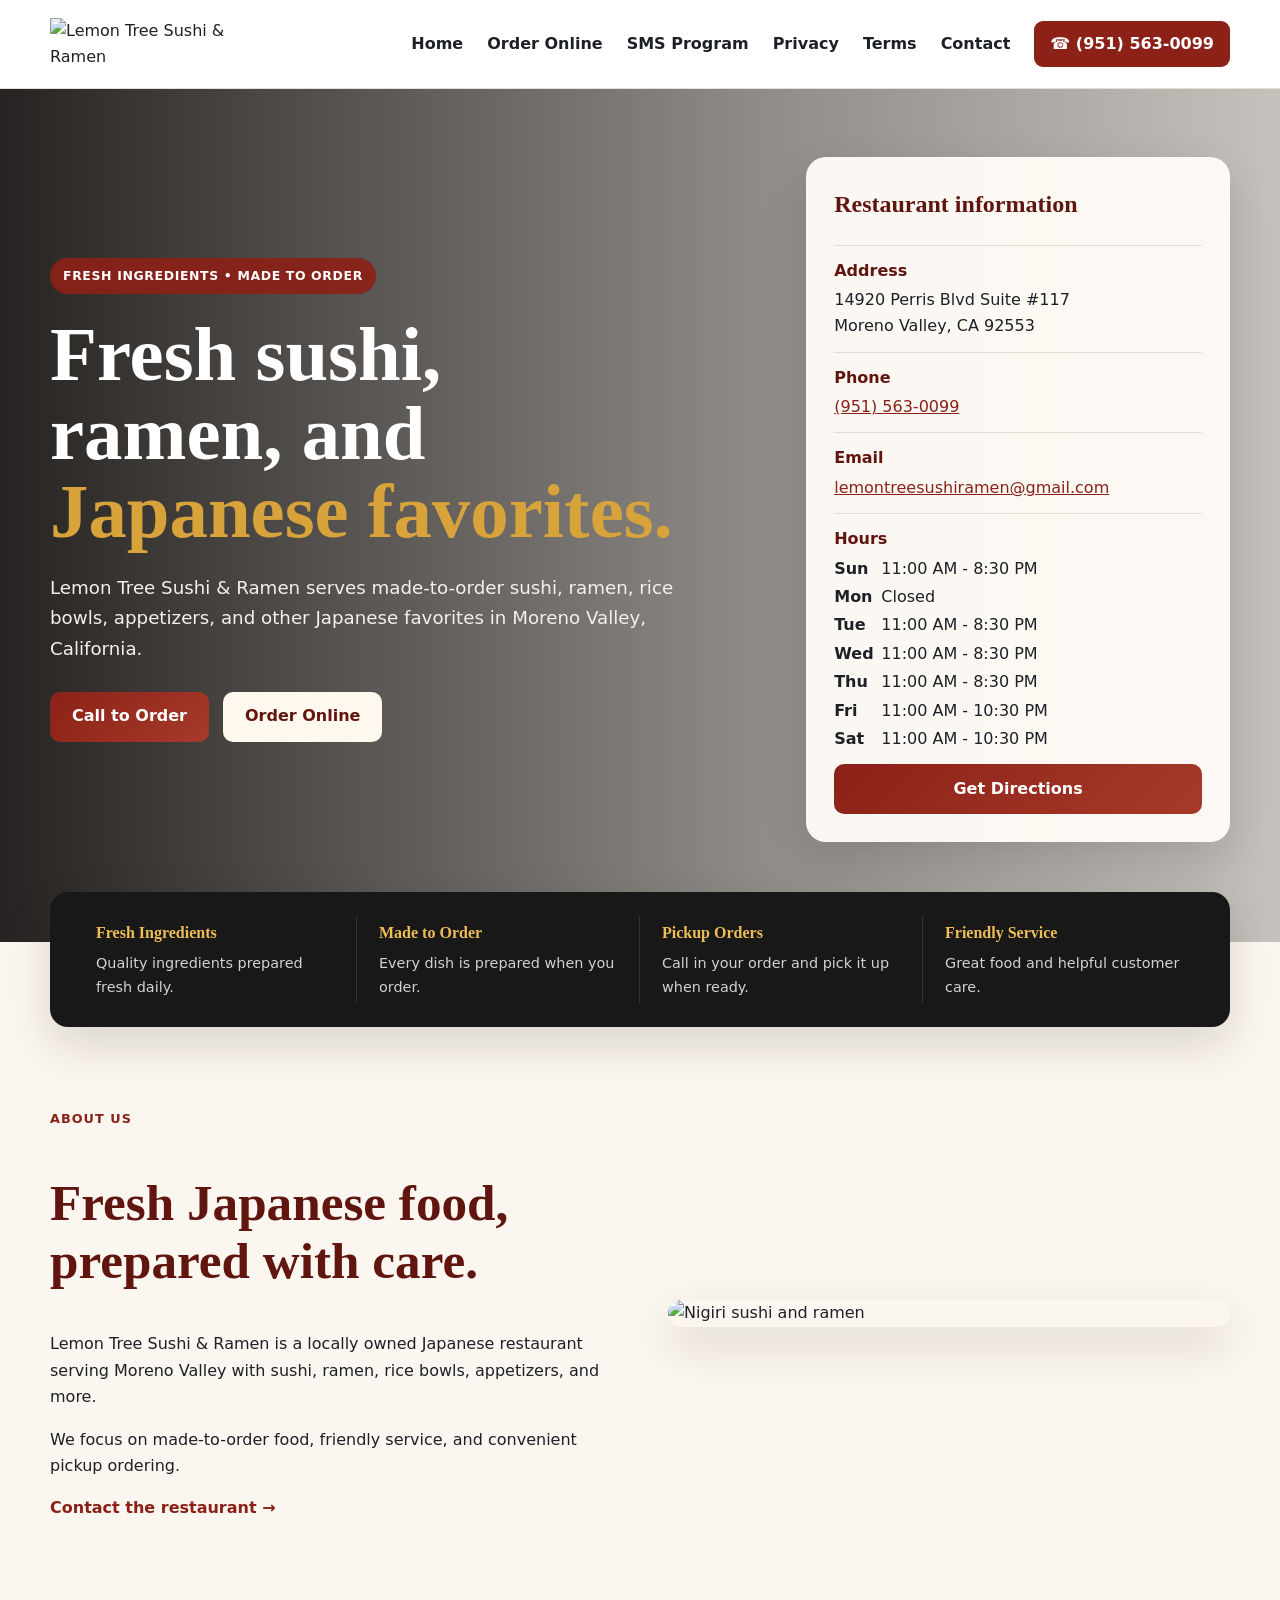
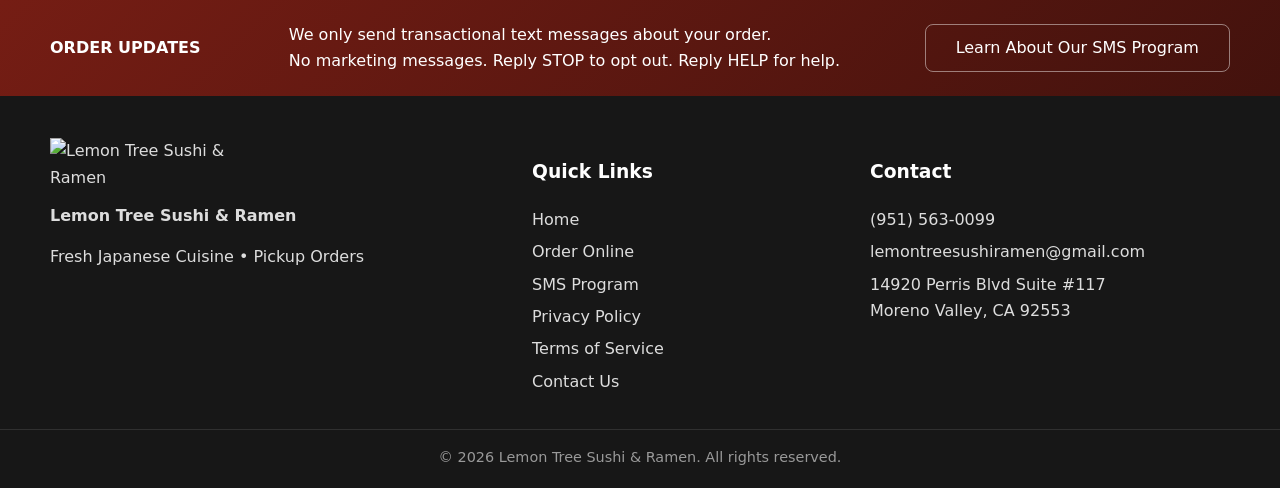
==== commit 69d50289: "Add files via upload" ====
--- a/index.html
+++ b/index.html
@@ -1,14 +1,14 @@
 <!doctype html><html lang="en"><head><meta charset="utf-8"><meta name="viewport" content="width=device-width,initial-scale=1"><title>Lemon Tree Sushi & Ramen</title><meta name="description" content="Fresh sushi, ramen, and Japanese favorites."><link rel="stylesheet" href="styles.css"></head><body><header class="site-header"><div class="container nav">
-<a class="brand" href="index.html" aria-label="Lemon Tree Sushi & Ramen home"><img class="brand-logo" src="logo.png" alt="Lemon Tree Sushi & Ramen"></a>
+<a class="brand" href="index.html" aria-label="Lemon Tree Sushi & Ramen home"><img class="brand-logo" src="assets/logo.png" alt="Lemon Tree Sushi & Ramen"></a>
 <button class="menu-toggle" aria-label="Toggle menu" onclick="document.body.classList.toggle('nav-open')">☰</button>
 <nav class="nav-links"><a href="index.html">Home</a><a href="https://lemontreesushiramen.kwickmenu.com/" target="_blank" rel="noopener">Order Online</a><a href="sms-consent.html">SMS Program</a><a href="privacy.html">Privacy</a><a href="terms.html">Terms</a><a href="contact.html">Contact</a><a class="call-pill" href="tel:951563-0099">☎ (951) 563-0099</a></nav>
 </div></header><main><section class="hero"><div class="hero-shade"></div><div class="container hero-grid"><div class="hero-copy"><span class="eyebrow">Fresh ingredients • Made to order</span><h1>Fresh sushi,<br>ramen, and<br><span>Japanese favorites.</span></h1><p>Lemon Tree Sushi & Ramen serves made-to-order sushi, ramen, rice bowls, appetizers, and other Japanese favorites in Moreno Valley, California.</p><div class="actions"><a class="btn primary" href="tel:951563-0099">Call to Order</a><a class="btn light" href="https://lemontreesushiramen.kwickmenu.com/" target="_blank" rel="noopener">Order Online</a></div></div><aside class="info-card"><h2>Restaurant information</h2><div class="info-row"><b>Address</b><span>14920 Perris Blvd Suite #117<br>Moreno Valley, CA 92553</span></div><div class="info-row"><b>Phone</b><span><a href="tel:951563-0099">(951) 563-0099</a></span></div><div class="info-row"><b>Email</b><span><a href="mailto:lemontreesushiramen@gmail.com">lemontreesushiramen@gmail.com</a></span></div><div class="info-row"><b>Hours</b><span class="hours-list"><span><b>Sun</b> 11:00 AM - 8:30 PM</span><span><b>Mon</b> Closed</span><span><b>Tue</b> 11:00 AM - 8:30 PM</span><span><b>Wed</b> 11:00 AM - 8:30 PM</span><span><b>Thu</b> 11:00 AM - 8:30 PM</span><span><b>Fri</b> 11:00 AM - 10:30 PM</span><span><b>Sat</b> 11:00 AM - 10:30 PM</span></span></div><a class="btn primary wide" href="https://www.google.com/maps/search/?api=1&query=14920+Perris+Blvd+Suite+117+Moreno+Valley+CA+92553" target="_blank">Get Directions</a></aside></div></section>
 <div class="container feature-bar"><article><strong>Fresh Ingredients</strong><span>Quality ingredients prepared fresh daily.</span></article><article><strong>Made to Order</strong><span>Every dish is prepared when you order.</span></article><article><strong>Pickup Orders</strong><span>Call in your order and pick it up when ready.</span></article><article><strong>Friendly Service</strong><span>Great food and helpful customer care.</span></article></div>
-<section class="section"><div class="container about-grid"><div><span class="kicker">About us</span><h2>Fresh Japanese food,<br>prepared with care.</h2><p>Lemon Tree Sushi & Ramen is a locally owned Japanese restaurant serving Moreno Valley with sushi, ramen, rice bowls, appetizers, and more.</p><p>We focus on made-to-order food, friendly service, and convenient pickup ordering.</p><a class="text-link" href="contact.html">Contact the restaurant →</a></div><img class="about-image" src="nigiri-ramen.jpg" alt="Nigiri sushi and ramen"></div></section></main><section class="sms-band"><div class="container sms-band-inner"><strong>ORDER UPDATES</strong><div>We only send transactional text messages about your order.<br>No marketing messages. Reply STOP to opt out. Reply HELP for help.</div><a href="sms-consent.html">Learn About Our SMS Program</a></div></section>
+<section class="section"><div class="container about-grid"><div><span class="kicker">About us</span><h2>Fresh Japanese food,<br>prepared with care.</h2><p>Lemon Tree Sushi & Ramen is a locally owned Japanese restaurant serving Moreno Valley with sushi, ramen, rice bowls, appetizers, and more.</p><p>We focus on made-to-order food, friendly service, and convenient pickup ordering.</p><a class="text-link" href="contact.html">Contact the restaurant →</a></div><img class="about-image" src="assets/nigiri-ramen.jpg" alt="Nigiri sushi and ramen"></div></section></main><section class="sms-band"><div class="container sms-band-inner"><strong>ORDER UPDATES</strong><div>We only send transactional text messages about your order.<br>No marketing messages. Reply STOP to opt out. Reply HELP for help.</div><a href="sms-consent.html">Learn About Our SMS Program</a></div></section>
 <footer class="site-footer">
   <div class="container footer-grid">
     <div class="footer-about">
-      <img class="footer-logo" src="logo.png" alt="Lemon Tree Sushi & Ramen">
+      <img class="footer-logo" src="assets/logo.png" alt="Lemon Tree Sushi & Ramen">
       <strong>Lemon Tree Sushi &amp; Ramen</strong>
       <p>Fresh Japanese Cuisine • Pickup Orders</p>
     </div>
--- a/styles.css
+++ b/styles.css
@@ -2,7 +2,7 @@
 :root{--cream:#fbf6ef;--ink:#1d2027;--muted:#666d77;--wine:#8b2117;--wine2:#61150f;--gold:#d9a33b;--line:#eaded2;--shadow:0 18px 45px rgba(26,17,13,.14)}
 *{box-sizing:border-box}html{scroll-behavior:smooth}body{margin:0;background:var(--cream);color:var(--ink);font-family:Inter,system-ui,-apple-system,"Segoe UI",sans-serif;line-height:1.65}a{color:var(--wine)}.container{width:min(1180px,calc(100% - 36px));margin:auto}
 .site-header{position:sticky;top:0;z-index:30;background:rgba(255,255,255,.97);border-bottom:1px solid var(--line);backdrop-filter:blur(10px)}.nav{min-height:88px;display:flex;align-items:center;justify-content:space-between;gap:22px}.brand{display:flex;align-items:center;text-decoration:none;color:var(--ink);flex-shrink:0}.brand-logo{display:block;width:230px;max-width:36vw;height:auto}.brand-mark,.footer-brand{width:46px;height:46px;border-radius:50%;display:grid;place-items:center;background:linear-gradient(135deg,var(--wine),var(--wine2));color:white;font-family:Georgia,serif;font-weight:800}.brand-text{display:grid}.brand-text strong{font-family:Georgia,serif;font-size:1.3rem}.brand-text small{color:var(--muted)}.nav-links{display:flex;align-items:center;gap:24px}.nav-links>a{text-decoration:none;color:var(--ink);font-weight:750}.call-pill{background:var(--wine);color:white!important;padding:10px 16px;border-radius:9px}.menu-toggle{display:none;background:none;border:0;font-size:1.5rem}
-.hero{position:relative;min-height:610px;background:url('sushi-ramen.jpg') center/cover no-repeat;color:#fff}.hero-shade{position:absolute;inset:0;background:linear-gradient(90deg,rgba(8,6,5,.88),rgba(8,6,5,.45) 58%,rgba(8,6,5,.22))}.hero-grid{position:relative;z-index:1;display:grid;grid-template-columns:1.15fr .7fr;gap:60px;align-items:center;padding:68px 0 100px}.hero-copy{max-width:700px}.eyebrow{display:inline-block;background:rgba(139,33,23,.92);padding:8px 13px;border-radius:999px;font-weight:800;text-transform:uppercase;font-size:.78rem;letter-spacing:.05em}.hero h1{font-family:Georgia,serif;font-size:clamp(3.2rem,6vw,5.8rem);line-height:1.02;margin:22px 0}.hero h1 span{color:var(--gold)}.hero-copy p{font-size:1.14rem;max-width:650px;color:#f4f1ed}.actions{display:flex;gap:14px;flex-wrap:wrap;margin-top:28px}.btn{display:inline-flex;justify-content:center;align-items:center;min-height:50px;padding:0 22px;border:0;border-radius:10px;text-decoration:none;font-weight:800;cursor:pointer}.btn.primary{background:linear-gradient(135deg,var(--wine),#a63a2a);color:#fff}.btn.light{background:#fff8ef;color:var(--wine2)}.btn.wide{width:100%}.info-card{background:rgba(255,252,247,.96);color:var(--ink);border-radius:20px;padding:28px;box-shadow:var(--shadow)}.info-card h2{font-family:Georgia,serif;color:var(--wine2);margin-top:0}.info-row{border-top:1px solid var(--line);padding:12px 0;display:grid;gap:3px}.info-row b{color:var(--wine2)}.hours-list{display:grid;gap:2px}.hours-list>span{display:block}.hours-list>span>b{display:inline-block;min-width:42px;color:var(--ink)}
+.hero{position:relative;min-height:610px;background:url('assets/sushi-ramen.jpg') center/cover no-repeat;color:#fff}.hero-shade{position:absolute;inset:0;background:linear-gradient(90deg,rgba(8,6,5,.88),rgba(8,6,5,.45) 58%,rgba(8,6,5,.22))}.hero-grid{position:relative;z-index:1;display:grid;grid-template-columns:1.15fr .7fr;gap:60px;align-items:center;padding:68px 0 100px}.hero-copy{max-width:700px}.eyebrow{display:inline-block;background:rgba(139,33,23,.92);padding:8px 13px;border-radius:999px;font-weight:800;text-transform:uppercase;font-size:.78rem;letter-spacing:.05em}.hero h1{font-family:Georgia,serif;font-size:clamp(3.2rem,6vw,5.8rem);line-height:1.02;margin:22px 0}.hero h1 span{color:var(--gold)}.hero-copy p{font-size:1.14rem;max-width:650px;color:#f4f1ed}.actions{display:flex;gap:14px;flex-wrap:wrap;margin-top:28px}.btn{display:inline-flex;justify-content:center;align-items:center;min-height:50px;padding:0 22px;border:0;border-radius:10px;text-decoration:none;font-weight:800;cursor:pointer}.btn.primary{background:linear-gradient(135deg,var(--wine),#a63a2a);color:#fff}.btn.light{background:#fff8ef;color:var(--wine2)}.btn.wide{width:100%}.info-card{background:rgba(255,252,247,.96);color:var(--ink);border-radius:20px;padding:28px;box-shadow:var(--shadow)}.info-card h2{font-family:Georgia,serif;color:var(--wine2);margin-top:0}.info-row{border-top:1px solid var(--line);padding:12px 0;display:grid;gap:3px}.info-row b{color:var(--wine2)}.hours-list{display:grid;gap:2px}.hours-list>span{display:block}.hours-list>span>b{display:inline-block;min-width:42px;color:var(--ink)}
 .feature-bar{position:relative;margin-top:-50px;z-index:5;background:#181818;color:white;border-radius:18px;padding:24px;display:grid;grid-template-columns:repeat(4,1fr);box-shadow:var(--shadow)}.feature-bar article{padding:4px 22px;border-right:1px solid #333}.feature-bar article:last-child{border:0}.feature-bar strong{display:block;color:#efbd55;font-family:Georgia,serif}.feature-bar span{display:block;color:#d2d2d2;font-size:.9rem;margin-top:5px}
 .section{padding:78px 0}.about-grid,.content-grid,.contact-grid{display:grid;grid-template-columns:1fr 1fr;gap:56px;align-items:center}.about-image{width:100%;border-radius:22px;box-shadow:var(--shadow)}.kicker{color:var(--wine);text-transform:uppercase;font-weight:800;letter-spacing:.08em;font-size:.8rem}.section h2,.policy h2{font-family:Georgia,serif;color:var(--wine2)}.section h2{font-size:clamp(2.2rem,4vw,3.6rem);line-height:1.12}.text-link{font-weight:800;text-decoration:none}
 .page-hero{padding:48px 0;background:#181515;color:#fff}.page-hero h1{font-family:Georgia,serif;font-size:3.1rem;margin:0}.page-hero p{margin:5px 0 0;color:#d6ceca}.content-grid{align-items:start;grid-template-columns:1.5fr .7fr}.policy h2{margin-top:30px}.notice{border-left:5px solid var(--wine);background:#fff1ee;padding:18px;border-radius:10px}.contact-grid{align-items:start}.contact-list{list-style:none;padding:0}.contact-list li{margin:15px 0}.contact-card{background:white;border-radius:18px;padding:28px;box-shadow:var(--shadow)}.contact-card label{display:grid;gap:6px;margin-bottom:16px;font-weight:700}.contact-card input,.contact-card textarea{width:100%;padding:12px;border:1px solid var(--line);border-radius:8px;font:inherit}
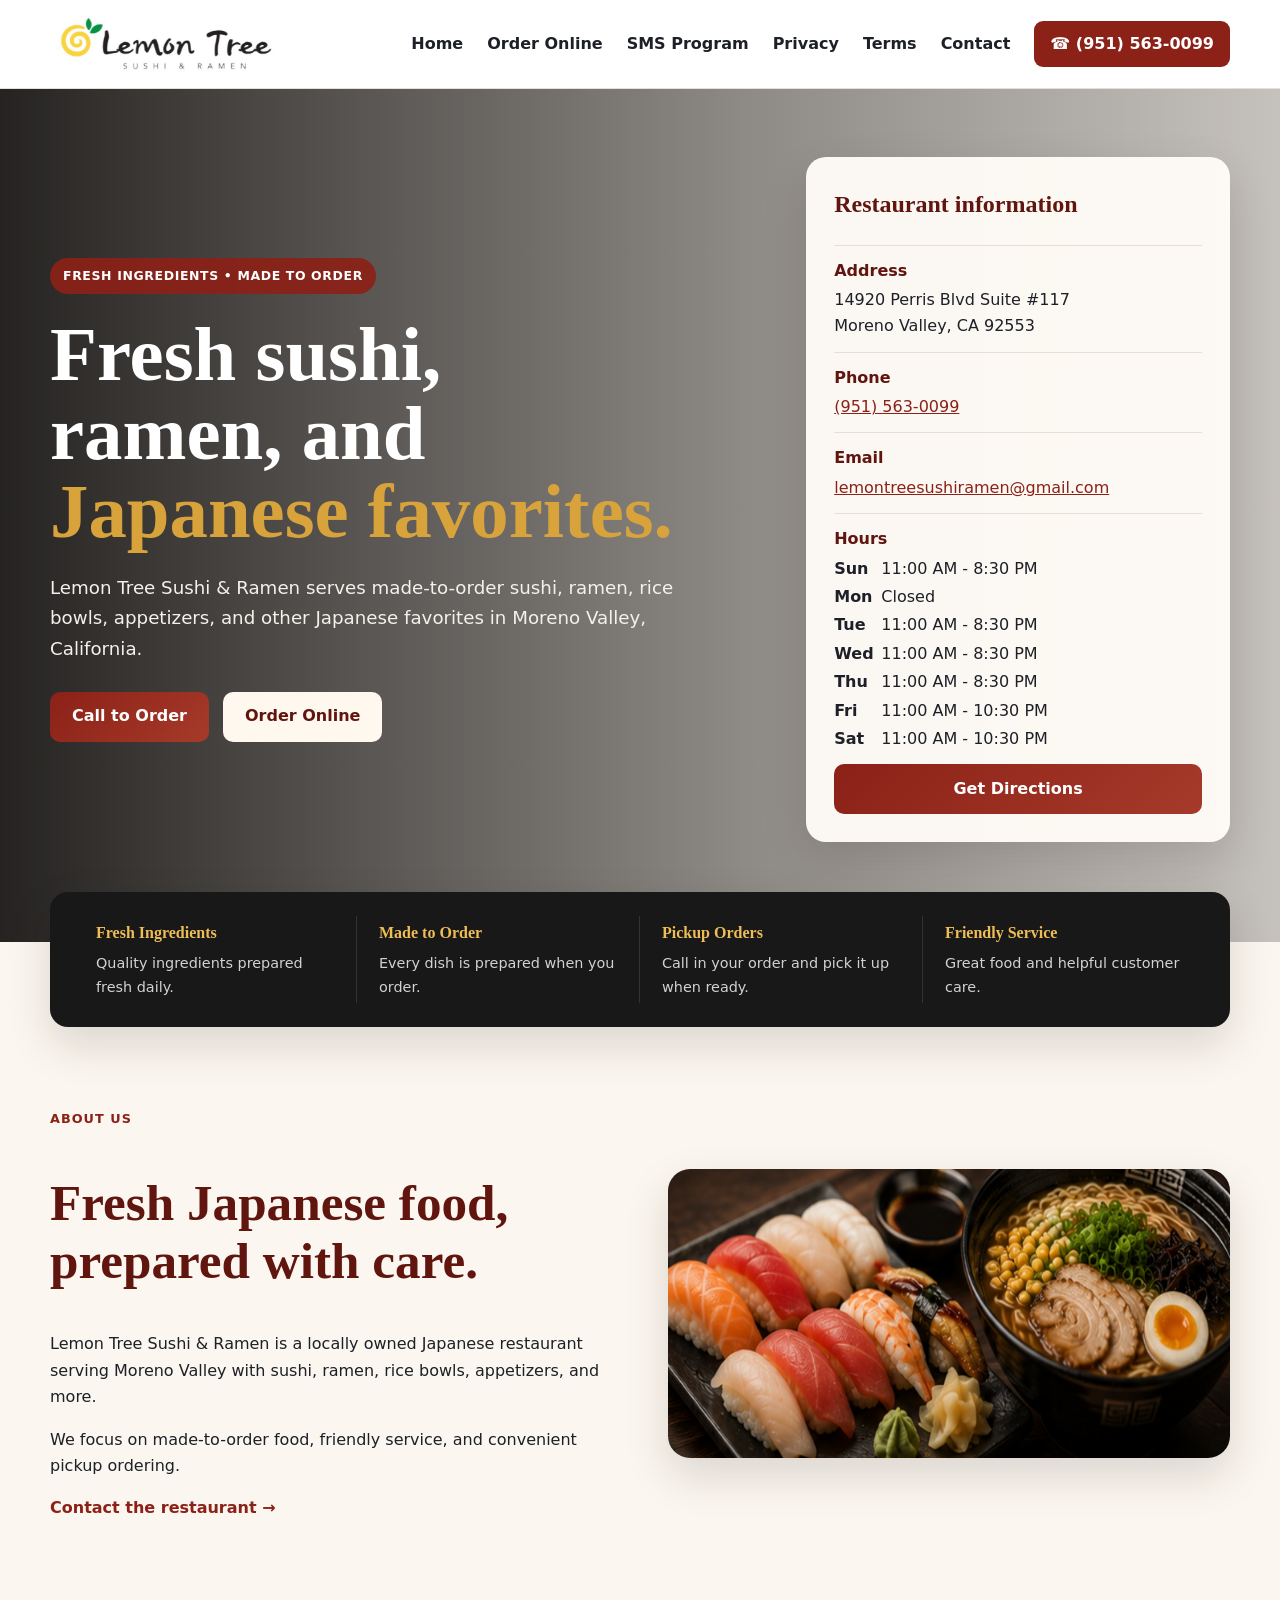
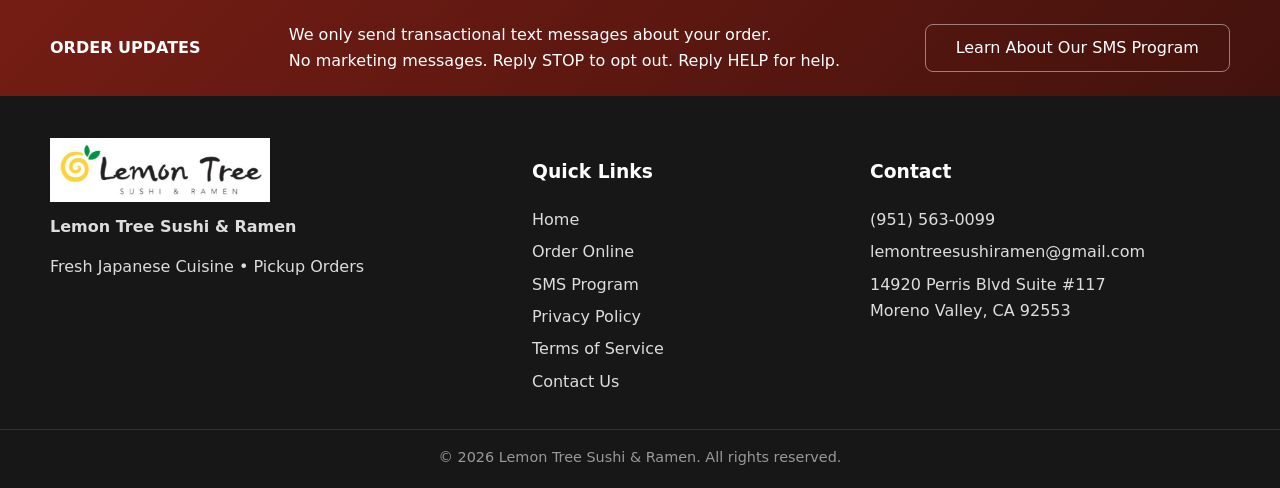
==== commit b79ddba4: "Update index.html" ====
--- a/index.html
+++ b/index.html
@@ -1,14 +1,14 @@
 <!doctype html><html lang="en"><head><meta charset="utf-8"><meta name="viewport" content="width=device-width,initial-scale=1"><title>Lemon Tree Sushi & Ramen</title><meta name="description" content="Fresh sushi, ramen, and Japanese favorites."><link rel="stylesheet" href="styles.css"></head><body><header class="site-header"><div class="container nav">
-<a class="brand" href="index.html" aria-label="Lemon Tree Sushi & Ramen home"><img class="brand-logo" src="assets/logo.png" alt="Lemon Tree Sushi & Ramen"></a>
+<a class="brand" href="index.html" aria-label="Lemon Tree Sushi & Ramen home"><img class="brand-logo" src="logo.png" alt="Lemon Tree Sushi & Ramen"></a>
 <button class="menu-toggle" aria-label="Toggle menu" onclick="document.body.classList.toggle('nav-open')">☰</button>
 <nav class="nav-links"><a href="index.html">Home</a><a href="https://lemontreesushiramen.kwickmenu.com/" target="_blank" rel="noopener">Order Online</a><a href="sms-consent.html">SMS Program</a><a href="privacy.html">Privacy</a><a href="terms.html">Terms</a><a href="contact.html">Contact</a><a class="call-pill" href="tel:951563-0099">☎ (951) 563-0099</a></nav>
 </div></header><main><section class="hero"><div class="hero-shade"></div><div class="container hero-grid"><div class="hero-copy"><span class="eyebrow">Fresh ingredients • Made to order</span><h1>Fresh sushi,<br>ramen, and<br><span>Japanese favorites.</span></h1><p>Lemon Tree Sushi & Ramen serves made-to-order sushi, ramen, rice bowls, appetizers, and other Japanese favorites in Moreno Valley, California.</p><div class="actions"><a class="btn primary" href="tel:951563-0099">Call to Order</a><a class="btn light" href="https://lemontreesushiramen.kwickmenu.com/" target="_blank" rel="noopener">Order Online</a></div></div><aside class="info-card"><h2>Restaurant information</h2><div class="info-row"><b>Address</b><span>14920 Perris Blvd Suite #117<br>Moreno Valley, CA 92553</span></div><div class="info-row"><b>Phone</b><span><a href="tel:951563-0099">(951) 563-0099</a></span></div><div class="info-row"><b>Email</b><span><a href="mailto:lemontreesushiramen@gmail.com">lemontreesushiramen@gmail.com</a></span></div><div class="info-row"><b>Hours</b><span class="hours-list"><span><b>Sun</b> 11:00 AM - 8:30 PM</span><span><b>Mon</b> Closed</span><span><b>Tue</b> 11:00 AM - 8:30 PM</span><span><b>Wed</b> 11:00 AM - 8:30 PM</span><span><b>Thu</b> 11:00 AM - 8:30 PM</span><span><b>Fri</b> 11:00 AM - 10:30 PM</span><span><b>Sat</b> 11:00 AM - 10:30 PM</span></span></div><a class="btn primary wide" href="https://www.google.com/maps/search/?api=1&query=14920+Perris+Blvd+Suite+117+Moreno+Valley+CA+92553" target="_blank">Get Directions</a></aside></div></section>
 <div class="container feature-bar"><article><strong>Fresh Ingredients</strong><span>Quality ingredients prepared fresh daily.</span></article><article><strong>Made to Order</strong><span>Every dish is prepared when you order.</span></article><article><strong>Pickup Orders</strong><span>Call in your order and pick it up when ready.</span></article><article><strong>Friendly Service</strong><span>Great food and helpful customer care.</span></article></div>
-<section class="section"><div class="container about-grid"><div><span class="kicker">About us</span><h2>Fresh Japanese food,<br>prepared with care.</h2><p>Lemon Tree Sushi & Ramen is a locally owned Japanese restaurant serving Moreno Valley with sushi, ramen, rice bowls, appetizers, and more.</p><p>We focus on made-to-order food, friendly service, and convenient pickup ordering.</p><a class="text-link" href="contact.html">Contact the restaurant →</a></div><img class="about-image" src="assets/nigiri-ramen.jpg" alt="Nigiri sushi and ramen"></div></section></main><section class="sms-band"><div class="container sms-band-inner"><strong>ORDER UPDATES</strong><div>We only send transactional text messages about your order.<br>No marketing messages. Reply STOP to opt out. Reply HELP for help.</div><a href="sms-consent.html">Learn About Our SMS Program</a></div></section>
+<section class="section"><div class="container about-grid"><div><span class="kicker">About us</span><h2>Fresh Japanese food,<br>prepared with care.</h2><p>Lemon Tree Sushi & Ramen is a locally owned Japanese restaurant serving Moreno Valley with sushi, ramen, rice bowls, appetizers, and more.</p><p>We focus on made-to-order food, friendly service, and convenient pickup ordering.</p><a class="text-link" href="contact.html">Contact the restaurant →</a></div><img class="about-image" src="nigiri-ramen.jpg" alt="Nigiri sushi and ramen"></div></section></main><section class="sms-band"><div class="container sms-band-inner"><strong>ORDER UPDATES</strong><div>We only send transactional text messages about your order.<br>No marketing messages. Reply STOP to opt out. Reply HELP for help.</div><a href="sms-consent.html">Learn About Our SMS Program</a></div></section>
 <footer class="site-footer">
   <div class="container footer-grid">
     <div class="footer-about">
-      <img class="footer-logo" src="assets/logo.png" alt="Lemon Tree Sushi & Ramen">
+      <img class="footer-logo" src="logo.png" alt="Lemon Tree Sushi & Ramen">
       <strong>Lemon Tree Sushi &amp; Ramen</strong>
       <p>Fresh Japanese Cuisine • Pickup Orders</p>
     </div>
@@ -37,4 +37,4 @@
   <div class="copyright">
     © 2026 Lemon Tree Sushi &amp; Ramen. All rights reserved.
   </div>
-</footer></body></html>+</footer></body></html>
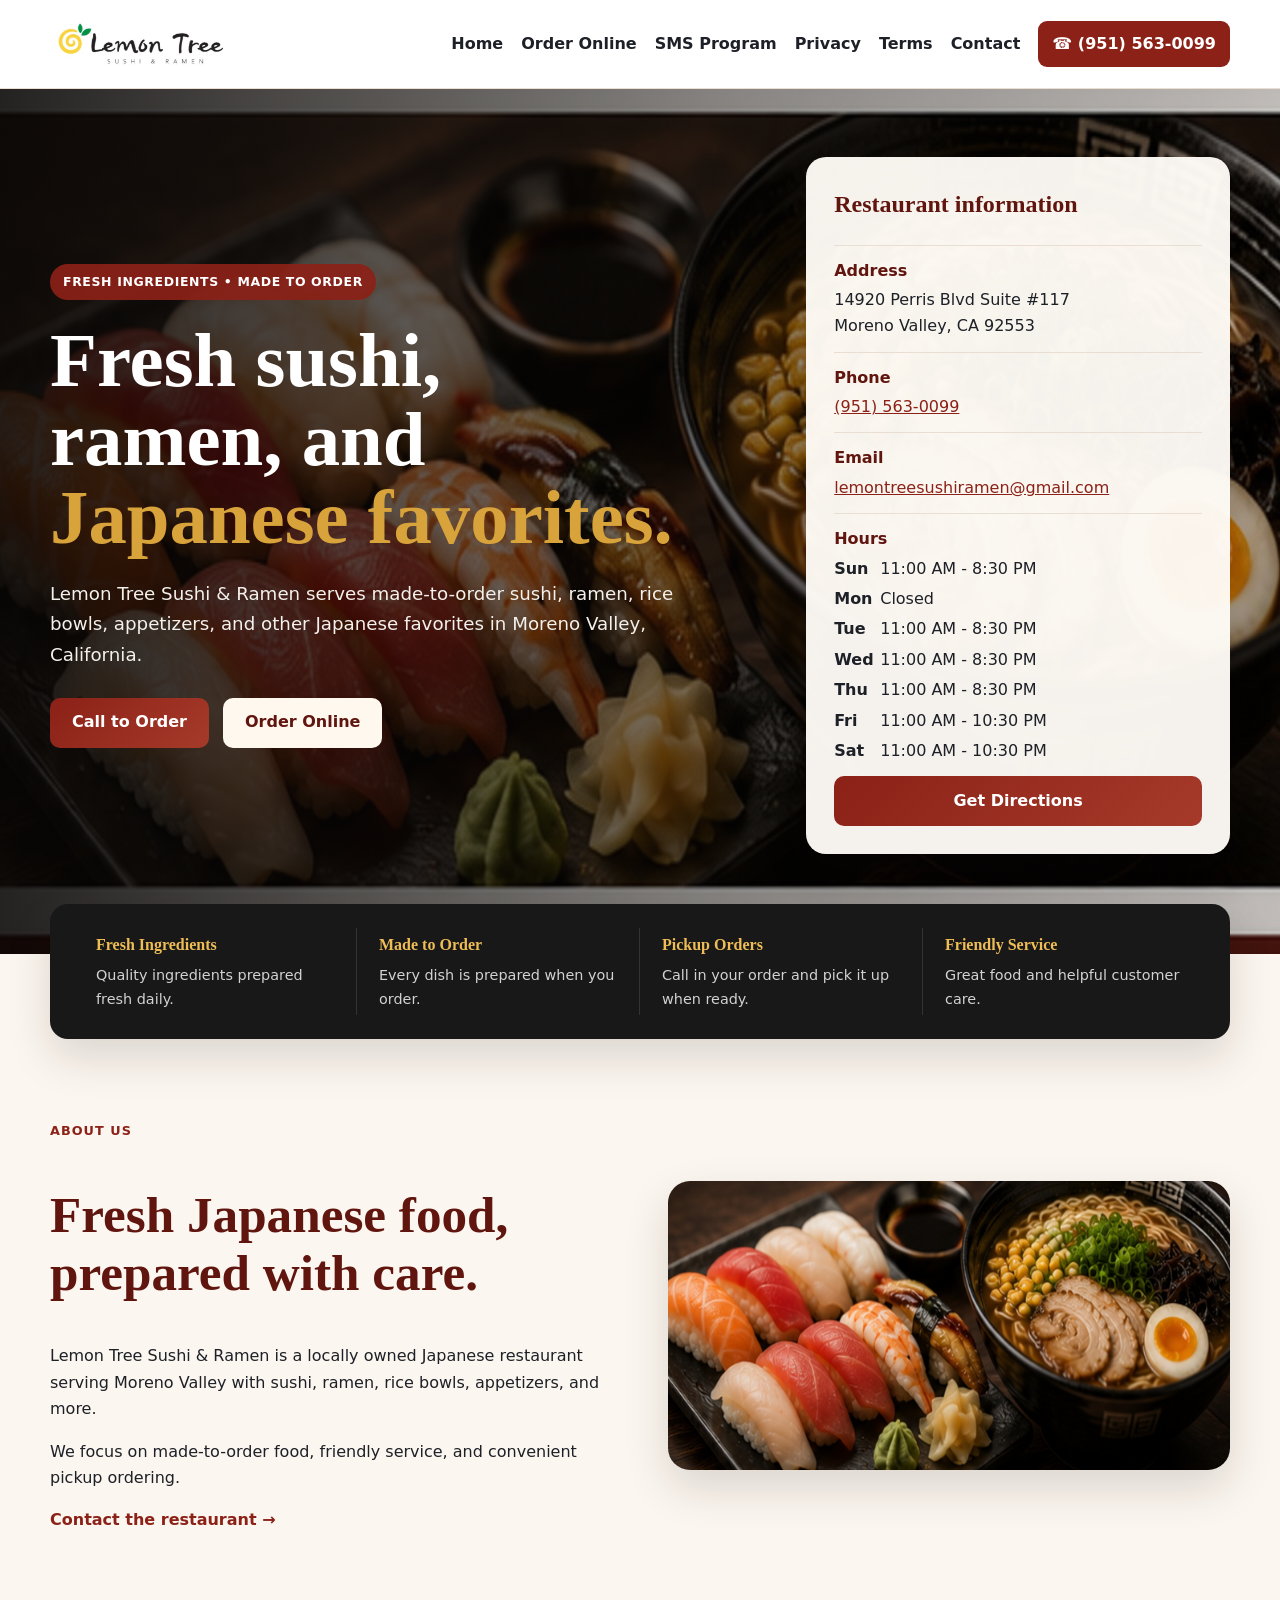
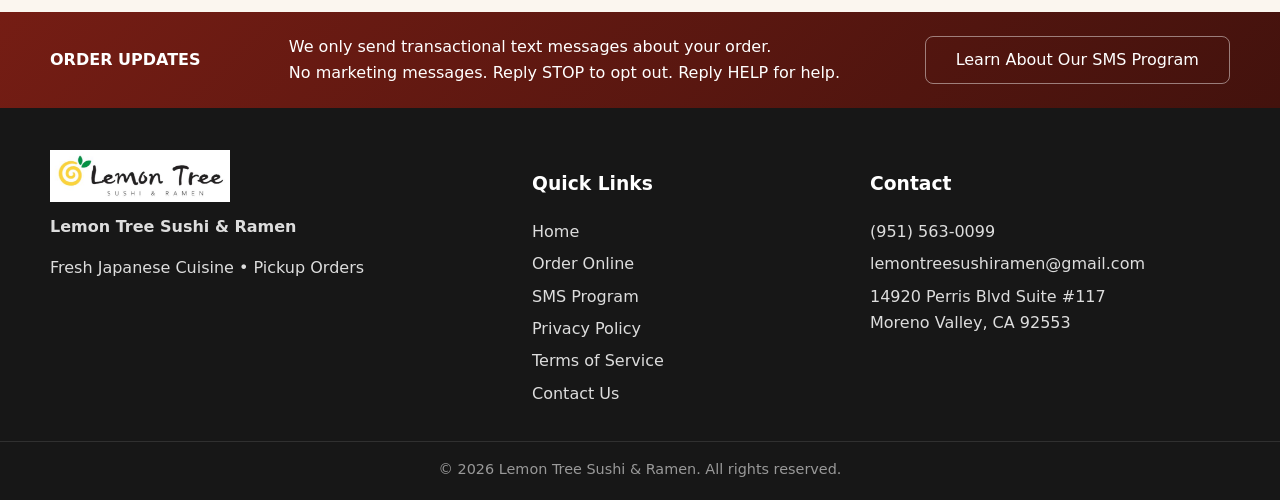
==== commit 18b321d3: "Add files via upload" ====
--- a/index.html
+++ b/index.html
@@ -37,4 +37,4 @@
   <div class="copyright">
     © 2026 Lemon Tree Sushi &amp; Ramen. All rights reserved.
   </div>
-</footer></body></html>
+</footer></body></html>
--- a/styles.css
+++ b/styles.css
@@ -1,13 +1,13 @@
 
 :root{--cream:#fbf6ef;--ink:#1d2027;--muted:#666d77;--wine:#8b2117;--wine2:#61150f;--gold:#d9a33b;--line:#eaded2;--shadow:0 18px 45px rgba(26,17,13,.14)}
 *{box-sizing:border-box}html{scroll-behavior:smooth}body{margin:0;background:var(--cream);color:var(--ink);font-family:Inter,system-ui,-apple-system,"Segoe UI",sans-serif;line-height:1.65}a{color:var(--wine)}.container{width:min(1180px,calc(100% - 36px));margin:auto}
-.site-header{position:sticky;top:0;z-index:30;background:rgba(255,255,255,.97);border-bottom:1px solid var(--line);backdrop-filter:blur(10px)}.nav{min-height:88px;display:flex;align-items:center;justify-content:space-between;gap:22px}.brand{display:flex;align-items:center;text-decoration:none;color:var(--ink);flex-shrink:0}.brand-logo{display:block;width:230px;max-width:36vw;height:auto}.brand-mark,.footer-brand{width:46px;height:46px;border-radius:50%;display:grid;place-items:center;background:linear-gradient(135deg,var(--wine),var(--wine2));color:white;font-family:Georgia,serif;font-weight:800}.brand-text{display:grid}.brand-text strong{font-family:Georgia,serif;font-size:1.3rem}.brand-text small{color:var(--muted)}.nav-links{display:flex;align-items:center;gap:24px}.nav-links>a{text-decoration:none;color:var(--ink);font-weight:750}.call-pill{background:var(--wine);color:white!important;padding:10px 16px;border-radius:9px}.menu-toggle{display:none;background:none;border:0;font-size:1.5rem}
-.hero{position:relative;min-height:610px;background:url('assets/sushi-ramen.jpg') center/cover no-repeat;color:#fff}.hero-shade{position:absolute;inset:0;background:linear-gradient(90deg,rgba(8,6,5,.88),rgba(8,6,5,.45) 58%,rgba(8,6,5,.22))}.hero-grid{position:relative;z-index:1;display:grid;grid-template-columns:1.15fr .7fr;gap:60px;align-items:center;padding:68px 0 100px}.hero-copy{max-width:700px}.eyebrow{display:inline-block;background:rgba(139,33,23,.92);padding:8px 13px;border-radius:999px;font-weight:800;text-transform:uppercase;font-size:.78rem;letter-spacing:.05em}.hero h1{font-family:Georgia,serif;font-size:clamp(3.2rem,6vw,5.8rem);line-height:1.02;margin:22px 0}.hero h1 span{color:var(--gold)}.hero-copy p{font-size:1.14rem;max-width:650px;color:#f4f1ed}.actions{display:flex;gap:14px;flex-wrap:wrap;margin-top:28px}.btn{display:inline-flex;justify-content:center;align-items:center;min-height:50px;padding:0 22px;border:0;border-radius:10px;text-decoration:none;font-weight:800;cursor:pointer}.btn.primary{background:linear-gradient(135deg,var(--wine),#a63a2a);color:#fff}.btn.light{background:#fff8ef;color:var(--wine2)}.btn.wide{width:100%}.info-card{background:rgba(255,252,247,.96);color:var(--ink);border-radius:20px;padding:28px;box-shadow:var(--shadow)}.info-card h2{font-family:Georgia,serif;color:var(--wine2);margin-top:0}.info-row{border-top:1px solid var(--line);padding:12px 0;display:grid;gap:3px}.info-row b{color:var(--wine2)}.hours-list{display:grid;gap:2px}.hours-list>span{display:block}.hours-list>span>b{display:inline-block;min-width:42px;color:var(--ink)}
+.site-header{position:sticky;top:0;z-index:30;background:rgba(255,255,255,.97);border-bottom:1px solid var(--line);backdrop-filter:blur(10px)}.nav{min-height:88px;display:flex;align-items:center;justify-content:space-between;gap:22px}.brand{display:flex;align-items:center;text-decoration:none;color:var(--ink);flex-shrink:0}.brand-logo{display:block;width:180px;max-width:28vw;height:auto}.brand-mark,.footer-brand{width:46px;height:46px;border-radius:50%;display:grid;place-items:center;background:linear-gradient(135deg,var(--wine),var(--wine2));color:white;font-family:Georgia,serif;font-weight:800}.brand-text{display:grid}.brand-text strong{font-family:Georgia,serif;font-size:1.3rem}.brand-text small{color:var(--muted)}.nav-links{display:flex;align-items:center;gap:18px;white-space:nowrap;flex-wrap:nowrap}.nav-links>a{text-decoration:none;color:var(--ink);font-weight:750;white-space:nowrap}.call-pill{background:var(--wine);color:white!important;padding:10px 14px;border-radius:9px;white-space:nowrap}.menu-toggle{display:none;background:none;border:0;font-size:1.5rem}
+.hero{position:relative;min-height:610px;background:url('sushi-ramen.jpg') center/cover no-repeat;color:#fff}.hero-shade{position:absolute;inset:0;background:linear-gradient(90deg,rgba(8,6,5,.88),rgba(8,6,5,.45) 58%,rgba(8,6,5,.22))}.hero-grid{position:relative;z-index:1;display:grid;grid-template-columns:1.15fr .7fr;gap:60px;align-items:center;padding:68px 0 100px}.hero-copy{max-width:700px}.eyebrow{display:inline-block;background:rgba(139,33,23,.92);padding:8px 13px;border-radius:999px;font-weight:800;text-transform:uppercase;font-size:.78rem;letter-spacing:.05em}.hero h1{font-family:Georgia,serif;font-size:clamp(3.2rem,6vw,5.8rem);line-height:1.02;margin:22px 0}.hero h1 span{color:var(--gold)}.hero-copy p{font-size:1.14rem;max-width:650px;color:#f4f1ed}.actions{display:flex;gap:14px;flex-wrap:wrap;margin-top:28px}.btn{display:inline-flex;justify-content:center;align-items:center;min-height:50px;padding:0 22px;border:0;border-radius:10px;text-decoration:none;font-weight:800;cursor:pointer}.btn.primary{background:linear-gradient(135deg,var(--wine),#a63a2a);color:#fff}.btn.light{background:#fff8ef;color:var(--wine2)}.btn.wide{width:100%}.info-card{background:rgba(255,252,247,.96);color:var(--ink);border-radius:20px;padding:28px;box-shadow:var(--shadow)}.info-card h2{font-family:Georgia,serif;color:var(--wine2);margin-top:0}.info-row{border-top:1px solid var(--line);padding:12px 0;display:grid;gap:3px}.info-row b{color:var(--wine2)}.hours-list{display:grid;gap:4px;width:100%}.hours-list>span{display:grid;grid-template-columns:42px 1fr;column-gap:4px;align-items:start;white-space:nowrap}.hours-list>span>b{display:block;color:var(--ink)}
 .feature-bar{position:relative;margin-top:-50px;z-index:5;background:#181818;color:white;border-radius:18px;padding:24px;display:grid;grid-template-columns:repeat(4,1fr);box-shadow:var(--shadow)}.feature-bar article{padding:4px 22px;border-right:1px solid #333}.feature-bar article:last-child{border:0}.feature-bar strong{display:block;color:#efbd55;font-family:Georgia,serif}.feature-bar span{display:block;color:#d2d2d2;font-size:.9rem;margin-top:5px}
 .section{padding:78px 0}.about-grid,.content-grid,.contact-grid{display:grid;grid-template-columns:1fr 1fr;gap:56px;align-items:center}.about-image{width:100%;border-radius:22px;box-shadow:var(--shadow)}.kicker{color:var(--wine);text-transform:uppercase;font-weight:800;letter-spacing:.08em;font-size:.8rem}.section h2,.policy h2{font-family:Georgia,serif;color:var(--wine2)}.section h2{font-size:clamp(2.2rem,4vw,3.6rem);line-height:1.12}.text-link{font-weight:800;text-decoration:none}
 .page-hero{padding:48px 0;background:#181515;color:#fff}.page-hero h1{font-family:Georgia,serif;font-size:3.1rem;margin:0}.page-hero p{margin:5px 0 0;color:#d6ceca}.content-grid{align-items:start;grid-template-columns:1.5fr .7fr}.policy h2{margin-top:30px}.notice{border-left:5px solid var(--wine);background:#fff1ee;padding:18px;border-radius:10px}.contact-grid{align-items:start}.contact-list{list-style:none;padding:0}.contact-list li{margin:15px 0}.contact-card{background:white;border-radius:18px;padding:28px;box-shadow:var(--shadow)}.contact-card label{display:grid;gap:6px;margin-bottom:16px;font-weight:700}.contact-card input,.contact-card textarea{width:100%;padding:12px;border:1px solid var(--line);border-radius:8px;font:inherit}
 .sms-band{background:linear-gradient(135deg,#751d14,#43120d);color:white;padding:22px 0}.sms-band-inner{display:grid;grid-template-columns:.7fr 2fr 1fr;gap:25px;align-items:center}.sms-band a{border:1px solid rgba(255,255,255,.45);padding:10px 16px;border-radius:8px;text-decoration:none;color:white;text-align:center}.site-footer{background:#171717;color:#ddd;padding:42px 0 18px}.footer-grid{display:grid;grid-template-columns:1.2fr .8fr 1fr;gap:50px}.site-footer h3{color:white}.site-footer a{color:#ddd;text-decoration:none;display:block;margin:5px 0}.copyright{text-align:center;border-top:1px solid #303030;margin-top:28px;padding-top:16px;color:#999;font-size:.9rem}
-@media(max-width:900px){.hero-grid,.about-grid,.content-grid,.contact-grid{grid-template-columns:1fr}.feature-bar{grid-template-columns:1fr 1fr}.feature-bar article:nth-child(2){border-right:0}.sms-band-inner,.footer-grid{grid-template-columns:1fr}.hero{min-height:auto}.hero-grid{padding:55px 0 95px}.nav-links{display:none}.menu-toggle{display:block}.nav-open .nav-links{display:flex;position:absolute;left:0;right:0;top:88px;background:white;padding:20px;flex-direction:column;box-shadow:var(--shadow)}}@media(max-width:600px){.feature-bar{grid-template-columns:1fr}.feature-bar article{border-right:0;border-bottom:1px solid #333}.hero h1{font-size:3.2rem}.brand-logo{width:190px;max-width:62vw}.brand-text small{display:none}}
+@media(max-width:1100px){.hero-grid,.about-grid,.content-grid,.contact-grid{grid-template-columns:1fr}.feature-bar{grid-template-columns:1fr 1fr}.feature-bar article:nth-child(2){border-right:0}.sms-band-inner,.footer-grid{grid-template-columns:1fr}.hero{min-height:auto}.hero-grid{padding:55px 0 95px}.nav-links{display:none}.menu-toggle{display:block}.nav-open .nav-links{display:flex;position:absolute;left:0;right:0;top:88px;background:white;padding:20px;flex-direction:column;box-shadow:var(--shadow)}}@media(max-width:600px){.feature-bar{grid-template-columns:1fr}.feature-bar article{border-right:0;border-bottom:1px solid #333}.hero h1{font-size:3.2rem}.brand-logo{width:170px;max-width:62vw}.brand-text small{display:none}}
 
 
 .footer-about > a {
@@ -30,11 +30,11 @@
 
 .footer-logo{
   display:block;
-  width:220px;
+  width:180px;
   max-width:100%;
   height:auto;
   margin-bottom:12px;
 }
 @media(max-width:600px){
-  .footer-logo{width:190px}
+  .footer-logo{width:165px}
 }
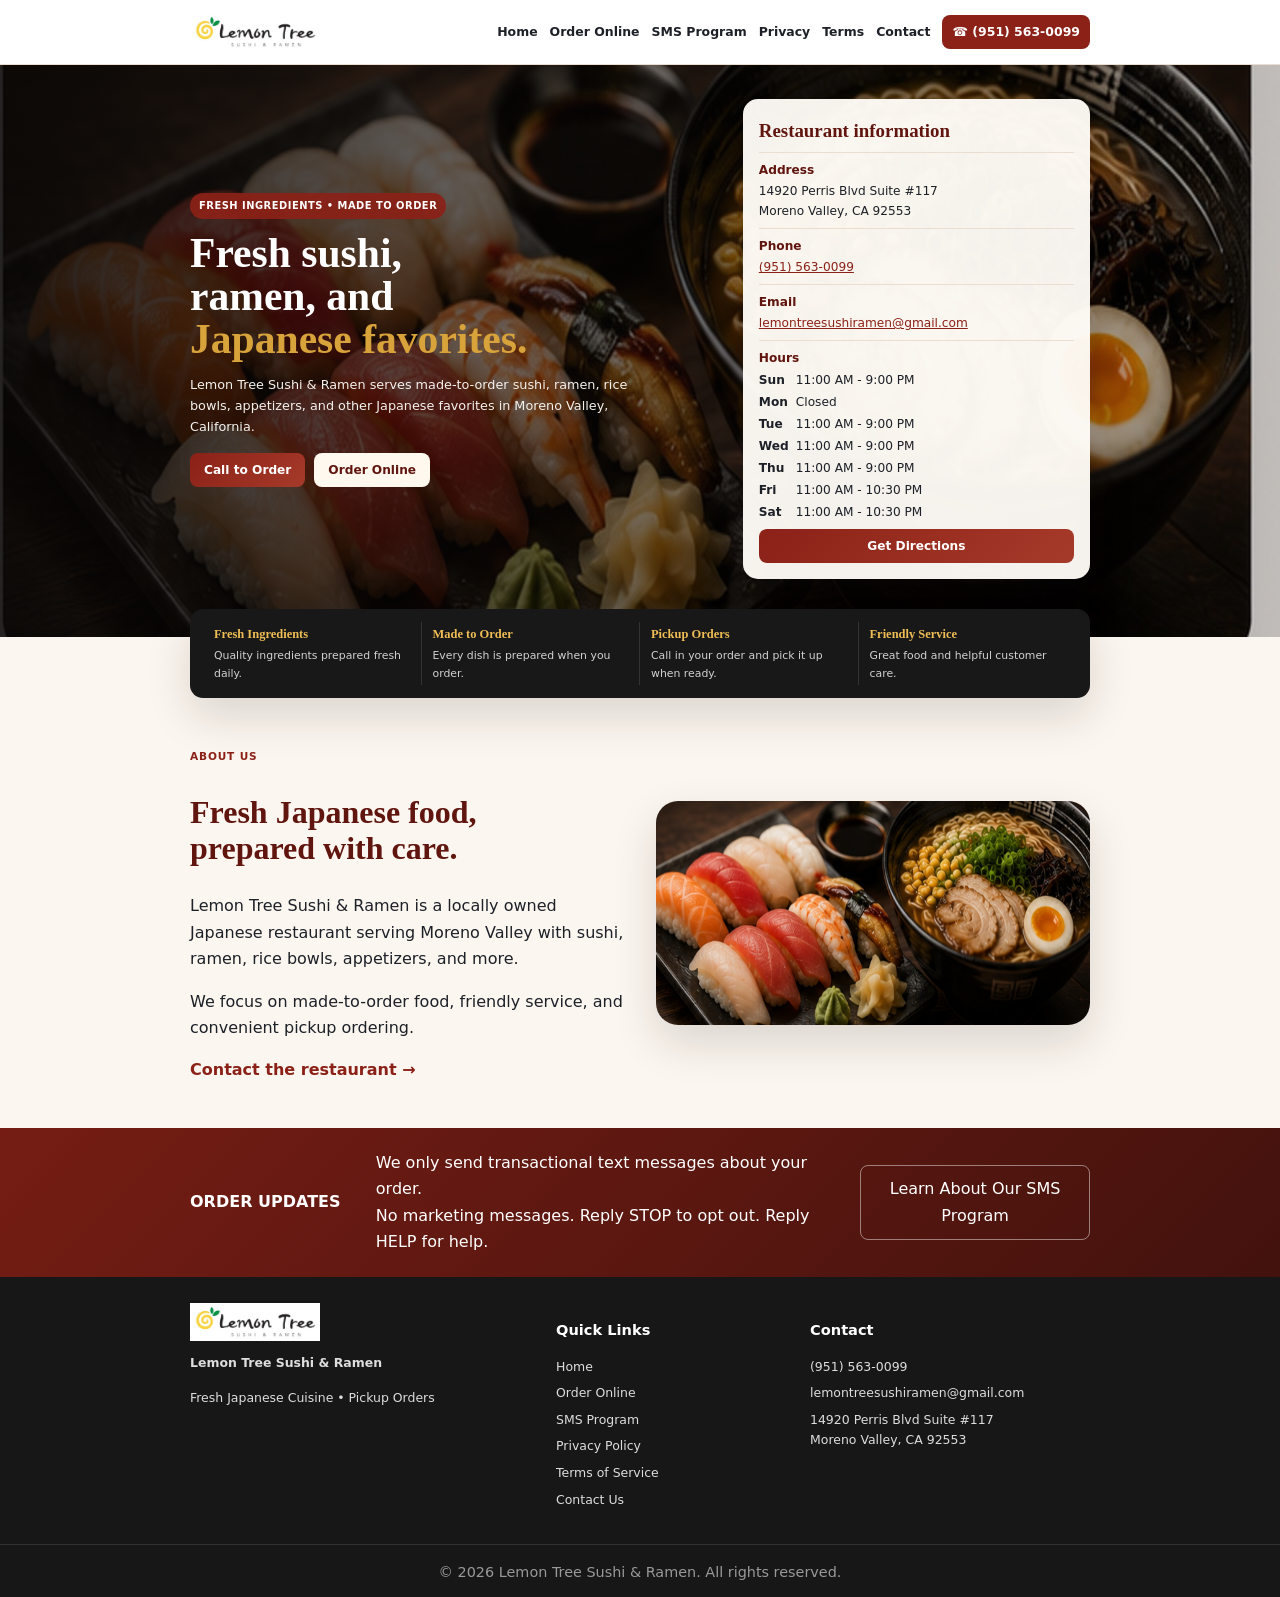
==== commit a552bb6f: "Update index.html" ====
--- a/index.html
+++ b/index.html
@@ -2,7 +2,7 @@
 <a class="brand" href="index.html" aria-label="Lemon Tree Sushi & Ramen home"><img class="brand-logo" src="logo.png" alt="Lemon Tree Sushi & Ramen"></a>
 <button class="menu-toggle" aria-label="Toggle menu" onclick="document.body.classList.toggle('nav-open')">☰</button>
 <nav class="nav-links"><a href="index.html">Home</a><a href="https://lemontreesushiramen.kwickmenu.com/" target="_blank" rel="noopener">Order Online</a><a href="sms-consent.html">SMS Program</a><a href="privacy.html">Privacy</a><a href="terms.html">Terms</a><a href="contact.html">Contact</a><a class="call-pill" href="tel:951563-0099">☎ (951) 563-0099</a></nav>
-</div></header><main><section class="hero"><div class="hero-shade"></div><div class="container hero-grid"><div class="hero-copy"><span class="eyebrow">Fresh ingredients • Made to order</span><h1>Fresh sushi,<br>ramen, and<br><span>Japanese favorites.</span></h1><p>Lemon Tree Sushi & Ramen serves made-to-order sushi, ramen, rice bowls, appetizers, and other Japanese favorites in Moreno Valley, California.</p><div class="actions"><a class="btn primary" href="tel:951563-0099">Call to Order</a><a class="btn light" href="https://lemontreesushiramen.kwickmenu.com/" target="_blank" rel="noopener">Order Online</a></div></div><aside class="info-card"><h2>Restaurant information</h2><div class="info-row"><b>Address</b><span>14920 Perris Blvd Suite #117<br>Moreno Valley, CA 92553</span></div><div class="info-row"><b>Phone</b><span><a href="tel:951563-0099">(951) 563-0099</a></span></div><div class="info-row"><b>Email</b><span><a href="mailto:lemontreesushiramen@gmail.com">lemontreesushiramen@gmail.com</a></span></div><div class="info-row"><b>Hours</b><span class="hours-list"><span><b>Sun</b> 11:00 AM - 8:30 PM</span><span><b>Mon</b> Closed</span><span><b>Tue</b> 11:00 AM - 8:30 PM</span><span><b>Wed</b> 11:00 AM - 8:30 PM</span><span><b>Thu</b> 11:00 AM - 8:30 PM</span><span><b>Fri</b> 11:00 AM - 10:30 PM</span><span><b>Sat</b> 11:00 AM - 10:30 PM</span></span></div><a class="btn primary wide" href="https://www.google.com/maps/search/?api=1&query=14920+Perris+Blvd+Suite+117+Moreno+Valley+CA+92553" target="_blank">Get Directions</a></aside></div></section>
+</div></header><main><section class="hero"><div class="hero-shade"></div><div class="container hero-grid"><div class="hero-copy"><span class="eyebrow">Fresh ingredients • Made to order</span><h1>Fresh sushi,<br>ramen, and<br><span>Japanese favorites.</span></h1><p>Lemon Tree Sushi & Ramen serves made-to-order sushi, ramen, rice bowls, appetizers, and other Japanese favorites in Moreno Valley, California.</p><div class="actions"><a class="btn primary" href="tel:951563-0099">Call to Order</a><a class="btn light" href="https://lemontreesushiramen.kwickmenu.com/" target="_blank" rel="noopener">Order Online</a></div></div><aside class="info-card"><h2>Restaurant information</h2><div class="info-row"><b>Address</b><span>14920 Perris Blvd Suite #117<br>Moreno Valley, CA 92553</span></div><div class="info-row"><b>Phone</b><span><a href="tel:951563-0099">(951) 563-0099</a></span></div><div class="info-row"><b>Email</b><span><a href="mailto:lemontreesushiramen@gmail.com">lemontreesushiramen@gmail.com</a></span></div><div class="info-row"><b>Hours</b><span class="hours-list"><span><b>Sun</b> 11:00 AM - 9:00 PM</span><span><b>Mon</b> Closed</span><span><b>Tue</b> 11:00 AM - 9:00 PM</span><span><b>Wed</b> 11:00 AM - 9:00 PM</span><span><b>Thu</b> 11:00 AM - 9:00 PM</span><span><b>Fri</b> 11:00 AM - 10:30 PM</span><span><b>Sat</b> 11:00 AM - 10:30 PM</span></span></div><a class="btn primary wide" href="https://www.google.com/maps/search/?api=1&query=14920+Perris+Blvd+Suite+117+Moreno+Valley+CA+92553" target="_blank">Get Directions</a></aside></div></section>
 <div class="container feature-bar"><article><strong>Fresh Ingredients</strong><span>Quality ingredients prepared fresh daily.</span></article><article><strong>Made to Order</strong><span>Every dish is prepared when you order.</span></article><article><strong>Pickup Orders</strong><span>Call in your order and pick it up when ready.</span></article><article><strong>Friendly Service</strong><span>Great food and helpful customer care.</span></article></div>
 <section class="section"><div class="container about-grid"><div><span class="kicker">About us</span><h2>Fresh Japanese food,<br>prepared with care.</h2><p>Lemon Tree Sushi & Ramen is a locally owned Japanese restaurant serving Moreno Valley with sushi, ramen, rice bowls, appetizers, and more.</p><p>We focus on made-to-order food, friendly service, and convenient pickup ordering.</p><a class="text-link" href="contact.html">Contact the restaurant →</a></div><img class="about-image" src="nigiri-ramen.jpg" alt="Nigiri sushi and ramen"></div></section></main><section class="sms-band"><div class="container sms-band-inner"><strong>ORDER UPDATES</strong><div>We only send transactional text messages about your order.<br>No marketing messages. Reply STOP to opt out. Reply HELP for help.</div><a href="sms-consent.html">Learn About Our SMS Program</a></div></section>
 <footer class="site-footer">
@@ -37,4 +37,4 @@
   <div class="copyright">
     © 2026 Lemon Tree Sushi &amp; Ramen. All rights reserved.
   </div>
-</footer></body></html>+</footer></body></html>
--- a/styles.css
+++ b/styles.css
@@ -1,13 +1,13 @@
 
 :root{--cream:#fbf6ef;--ink:#1d2027;--muted:#666d77;--wine:#8b2117;--wine2:#61150f;--gold:#d9a33b;--line:#eaded2;--shadow:0 18px 45px rgba(26,17,13,.14)}
-*{box-sizing:border-box}html{scroll-behavior:smooth}body{margin:0;background:var(--cream);color:var(--ink);font-family:Inter,system-ui,-apple-system,"Segoe UI",sans-serif;line-height:1.65}a{color:var(--wine)}.container{width:min(1180px,calc(100% - 36px));margin:auto}
-.site-header{position:sticky;top:0;z-index:30;background:rgba(255,255,255,.97);border-bottom:1px solid var(--line);backdrop-filter:blur(10px)}.nav{min-height:88px;display:flex;align-items:center;justify-content:space-between;gap:22px}.brand{display:flex;align-items:center;text-decoration:none;color:var(--ink);flex-shrink:0}.brand-logo{display:block;width:180px;max-width:28vw;height:auto}.brand-mark,.footer-brand{width:46px;height:46px;border-radius:50%;display:grid;place-items:center;background:linear-gradient(135deg,var(--wine),var(--wine2));color:white;font-family:Georgia,serif;font-weight:800}.brand-text{display:grid}.brand-text strong{font-family:Georgia,serif;font-size:1.3rem}.brand-text small{color:var(--muted)}.nav-links{display:flex;align-items:center;gap:18px;white-space:nowrap;flex-wrap:nowrap}.nav-links>a{text-decoration:none;color:var(--ink);font-weight:750;white-space:nowrap}.call-pill{background:var(--wine);color:white!important;padding:10px 14px;border-radius:9px;white-space:nowrap}.menu-toggle{display:none;background:none;border:0;font-size:1.5rem}
-.hero{position:relative;min-height:610px;background:url('sushi-ramen.jpg') center/cover no-repeat;color:#fff}.hero-shade{position:absolute;inset:0;background:linear-gradient(90deg,rgba(8,6,5,.88),rgba(8,6,5,.45) 58%,rgba(8,6,5,.22))}.hero-grid{position:relative;z-index:1;display:grid;grid-template-columns:1.15fr .7fr;gap:60px;align-items:center;padding:68px 0 100px}.hero-copy{max-width:700px}.eyebrow{display:inline-block;background:rgba(139,33,23,.92);padding:8px 13px;border-radius:999px;font-weight:800;text-transform:uppercase;font-size:.78rem;letter-spacing:.05em}.hero h1{font-family:Georgia,serif;font-size:clamp(3.2rem,6vw,5.8rem);line-height:1.02;margin:22px 0}.hero h1 span{color:var(--gold)}.hero-copy p{font-size:1.14rem;max-width:650px;color:#f4f1ed}.actions{display:flex;gap:14px;flex-wrap:wrap;margin-top:28px}.btn{display:inline-flex;justify-content:center;align-items:center;min-height:50px;padding:0 22px;border:0;border-radius:10px;text-decoration:none;font-weight:800;cursor:pointer}.btn.primary{background:linear-gradient(135deg,var(--wine),#a63a2a);color:#fff}.btn.light{background:#fff8ef;color:var(--wine2)}.btn.wide{width:100%}.info-card{background:rgba(255,252,247,.96);color:var(--ink);border-radius:20px;padding:28px;box-shadow:var(--shadow)}.info-card h2{font-family:Georgia,serif;color:var(--wine2);margin-top:0}.info-row{border-top:1px solid var(--line);padding:12px 0;display:grid;gap:3px}.info-row b{color:var(--wine2)}.hours-list{display:grid;gap:4px;width:100%}.hours-list>span{display:grid;grid-template-columns:42px 1fr;column-gap:4px;align-items:start;white-space:nowrap}.hours-list>span>b{display:block;color:var(--ink)}
-.feature-bar{position:relative;margin-top:-50px;z-index:5;background:#181818;color:white;border-radius:18px;padding:24px;display:grid;grid-template-columns:repeat(4,1fr);box-shadow:var(--shadow)}.feature-bar article{padding:4px 22px;border-right:1px solid #333}.feature-bar article:last-child{border:0}.feature-bar strong{display:block;color:#efbd55;font-family:Georgia,serif}.feature-bar span{display:block;color:#d2d2d2;font-size:.9rem;margin-top:5px}
-.section{padding:78px 0}.about-grid,.content-grid,.contact-grid{display:grid;grid-template-columns:1fr 1fr;gap:56px;align-items:center}.about-image{width:100%;border-radius:22px;box-shadow:var(--shadow)}.kicker{color:var(--wine);text-transform:uppercase;font-weight:800;letter-spacing:.08em;font-size:.8rem}.section h2,.policy h2{font-family:Georgia,serif;color:var(--wine2)}.section h2{font-size:clamp(2.2rem,4vw,3.6rem);line-height:1.12}.text-link{font-weight:800;text-decoration:none}
+*{box-sizing:border-box}html{scroll-behavior:smooth}body{margin:0;background:var(--cream);color:var(--ink);font-family:Inter,system-ui,-apple-system,"Segoe UI",sans-serif;line-height:1.65}a{color:var(--wine)}.container{width:min(900px,calc(100% - 48px));margin:auto}
+.site-header{position:sticky;top:0;z-index:30;background:rgba(255,255,255,.97);border-bottom:1px solid var(--line);backdrop-filter:blur(10px)}.nav{min-height:64px;display:flex;align-items:center;justify-content:space-between;gap:14px}.brand{display:flex;align-items:center;text-decoration:none;color:var(--ink);flex-shrink:0}.brand-logo{display:block;width:130px;max-width:22vw;height:auto}.brand-mark,.footer-brand{width:46px;height:46px;border-radius:50%;display:grid;place-items:center;background:linear-gradient(135deg,var(--wine),var(--wine2));color:white;font-family:Georgia,serif;font-weight:800}.brand-text{display:grid}.brand-text strong{font-family:Georgia,serif;font-size:1.3rem}.brand-text small{color:var(--muted)}.nav-links{display:flex;align-items:center;gap:12px;white-space:nowrap;flex-wrap:nowrap}.nav-links>a{text-decoration:none;color:var(--ink);font-weight:750;white-space:nowrap;font-size:.78rem}.call-pill{background:var(--wine);color:white!important;padding:7px 10px;border-radius:8px;white-space:nowrap}.menu-toggle{display:none;background:none;border:0;font-size:1.25rem}
+.hero{position:relative;min-height:400px;background:url('sushi-ramen.jpg') center/cover no-repeat;color:#fff}.hero-shade{position:absolute;inset:0;background:linear-gradient(90deg,rgba(8,6,5,.88),rgba(8,6,5,.45) 58%,rgba(8,6,5,.22))}.hero-grid{position:relative;z-index:1;display:grid;grid-template-columns:1.08fr .72fr;gap:32px;align-items:center;padding:34px 0 58px}.hero-copy{max-width:470px}.eyebrow{display:inline-block;background:rgba(139,33,23,.92);padding:5px 9px;border-radius:999px;font-weight:800;text-transform:uppercase;font-size:.62rem;letter-spacing:.05em}.hero h1{font-family:Georgia,serif;font-size:clamp(2.25rem,3.25vw,3.35rem);line-height:1.03;margin:13px 0}.hero h1 span{color:var(--gold)}.hero-copy p{font-size:.80rem;max-width:455px;color:#f4f1ed}.actions{display:flex;gap:9px;flex-wrap:wrap;margin-top:16px}.btn{display:inline-flex;justify-content:center;align-items:center;min-height:34px;padding:0 14px;border:0;border-radius:8px;text-decoration:none;font-weight:800;cursor:pointer;font-size:.76rem}.btn.primary{background:linear-gradient(135deg,var(--wine),#a63a2a);color:#fff}.btn.light{background:#fff8ef;color:var(--wine2)}.btn.wide{width:100%}.info-card{background:rgba(255,252,247,.96);color:var(--ink);border-radius:15px;padding:16px;box-shadow:var(--shadow);font-size:.76rem}.info-card h2{font-family:Georgia,serif;color:var(--wine2);margin:0 0 6px;font-size:1.18rem}.info-row{border-top:1px solid var(--line);padding:7px 0;display:grid;gap:1px}.info-row b{color:var(--wine2)}.hours-list{display:grid;gap:2px;width:100%}.hours-list>span{display:grid;grid-template-columns:34px 1fr;column-gap:3px;align-items:start;white-space:nowrap}.hours-list>span>b{display:block;color:var(--ink)}
+.feature-bar{position:relative;margin-top:-28px;z-index:5;background:#181818;color:white;border-radius:13px;padding:13px;display:grid;grid-template-columns:repeat(4,1fr);box-shadow:var(--shadow)}.feature-bar article{padding:2px 11px;border-right:1px solid #333}.feature-bar article:last-child{border:0}.feature-bar strong{display:block;color:#efbd55;font-family:Georgia,serif;font-size:.78rem}.feature-bar span{display:block;color:#d2d2d2;font-size:.68rem;margin-top:3px}
+.section{padding:44px 0}.about-grid,.content-grid,.contact-grid{display:grid;grid-template-columns:1fr 1fr;gap:32px;align-items:center}.about-image{width:100%;border-radius:22px;box-shadow:var(--shadow)}.kicker{color:var(--wine);text-transform:uppercase;font-weight:800;letter-spacing:.08em;font-size:.66rem}.section h2,.policy h2{font-family:Georgia,serif;color:var(--wine2)}.section h2{font-size:clamp(1.6rem,2.5vw,2.25rem);line-height:1.12}.text-link{font-weight:800;text-decoration:none}
 .page-hero{padding:48px 0;background:#181515;color:#fff}.page-hero h1{font-family:Georgia,serif;font-size:3.1rem;margin:0}.page-hero p{margin:5px 0 0;color:#d6ceca}.content-grid{align-items:start;grid-template-columns:1.5fr .7fr}.policy h2{margin-top:30px}.notice{border-left:5px solid var(--wine);background:#fff1ee;padding:18px;border-radius:10px}.contact-grid{align-items:start}.contact-list{list-style:none;padding:0}.contact-list li{margin:15px 0}.contact-card{background:white;border-radius:18px;padding:28px;box-shadow:var(--shadow)}.contact-card label{display:grid;gap:6px;margin-bottom:16px;font-weight:700}.contact-card input,.contact-card textarea{width:100%;padding:12px;border:1px solid var(--line);border-radius:8px;font:inherit}
-.sms-band{background:linear-gradient(135deg,#751d14,#43120d);color:white;padding:22px 0}.sms-band-inner{display:grid;grid-template-columns:.7fr 2fr 1fr;gap:25px;align-items:center}.sms-band a{border:1px solid rgba(255,255,255,.45);padding:10px 16px;border-radius:8px;text-decoration:none;color:white;text-align:center}.site-footer{background:#171717;color:#ddd;padding:42px 0 18px}.footer-grid{display:grid;grid-template-columns:1.2fr .8fr 1fr;gap:50px}.site-footer h3{color:white}.site-footer a{color:#ddd;text-decoration:none;display:block;margin:5px 0}.copyright{text-align:center;border-top:1px solid #303030;margin-top:28px;padding-top:16px;color:#999;font-size:.9rem}
-@media(max-width:1100px){.hero-grid,.about-grid,.content-grid,.contact-grid{grid-template-columns:1fr}.feature-bar{grid-template-columns:1fr 1fr}.feature-bar article:nth-child(2){border-right:0}.sms-band-inner,.footer-grid{grid-template-columns:1fr}.hero{min-height:auto}.hero-grid{padding:55px 0 95px}.nav-links{display:none}.menu-toggle{display:block}.nav-open .nav-links{display:flex;position:absolute;left:0;right:0;top:88px;background:white;padding:20px;flex-direction:column;box-shadow:var(--shadow)}}@media(max-width:600px){.feature-bar{grid-template-columns:1fr}.feature-bar article{border-right:0;border-bottom:1px solid #333}.hero h1{font-size:3.2rem}.brand-logo{width:170px;max-width:62vw}.brand-text small{display:none}}
+.sms-band{background:linear-gradient(135deg,#751d14,#43120d);color:white;padding:22px 0}.sms-band-inner{display:grid;grid-template-columns:.7fr 2fr 1fr;gap:25px;align-items:center}.sms-band a{border:1px solid rgba(255,255,255,.45);padding:10px 16px;border-radius:8px;text-decoration:none;color:white;text-align:center}.site-footer{background:#171717;color:#ddd;padding:26px 0 12px;font-size:.78rem}.footer-grid{display:grid;grid-template-columns:1.2fr .8fr 1fr;gap:30px}.site-footer h3{color:white}.site-footer a{color:#ddd;text-decoration:none;display:block;margin:5px 0}.copyright{text-align:center;border-top:1px solid #303030;margin-top:28px;padding-top:16px;color:#999;font-size:.9rem}
+@media(max-width:900px){.hero-grid,.about-grid,.content-grid,.contact-grid{grid-template-columns:1fr}.feature-bar{grid-template-columns:1fr 1fr}.feature-bar article:nth-child(2){border-right:0}.sms-band-inner,.footer-grid{grid-template-columns:1fr}.hero{min-height:auto}.hero-grid{padding:34px 0 54px}.nav-links{display:none}.menu-toggle{display:block}.nav-open .nav-links{display:flex;position:absolute;left:0;right:0;top:64px;background:white;padding:20px;flex-direction:column;box-shadow:var(--shadow)}}@media(max-width:600px){.feature-bar{grid-template-columns:1fr}.feature-bar article{border-right:0;border-bottom:1px solid #333}.hero h1{font-size:2.35rem}.brand-logo{width:150px;max-width:62vw}.brand-text small{display:none}}
 
 
 .footer-about > a {
@@ -30,11 +30,11 @@
 
 .footer-logo{
   display:block;
-  width:180px;
+  width:130px;
   max-width:100%;
   height:auto;
   margin-bottom:12px;
 }
 @media(max-width:600px){
-  .footer-logo{width:165px}
+  .footer-logo{width:145px}
 }
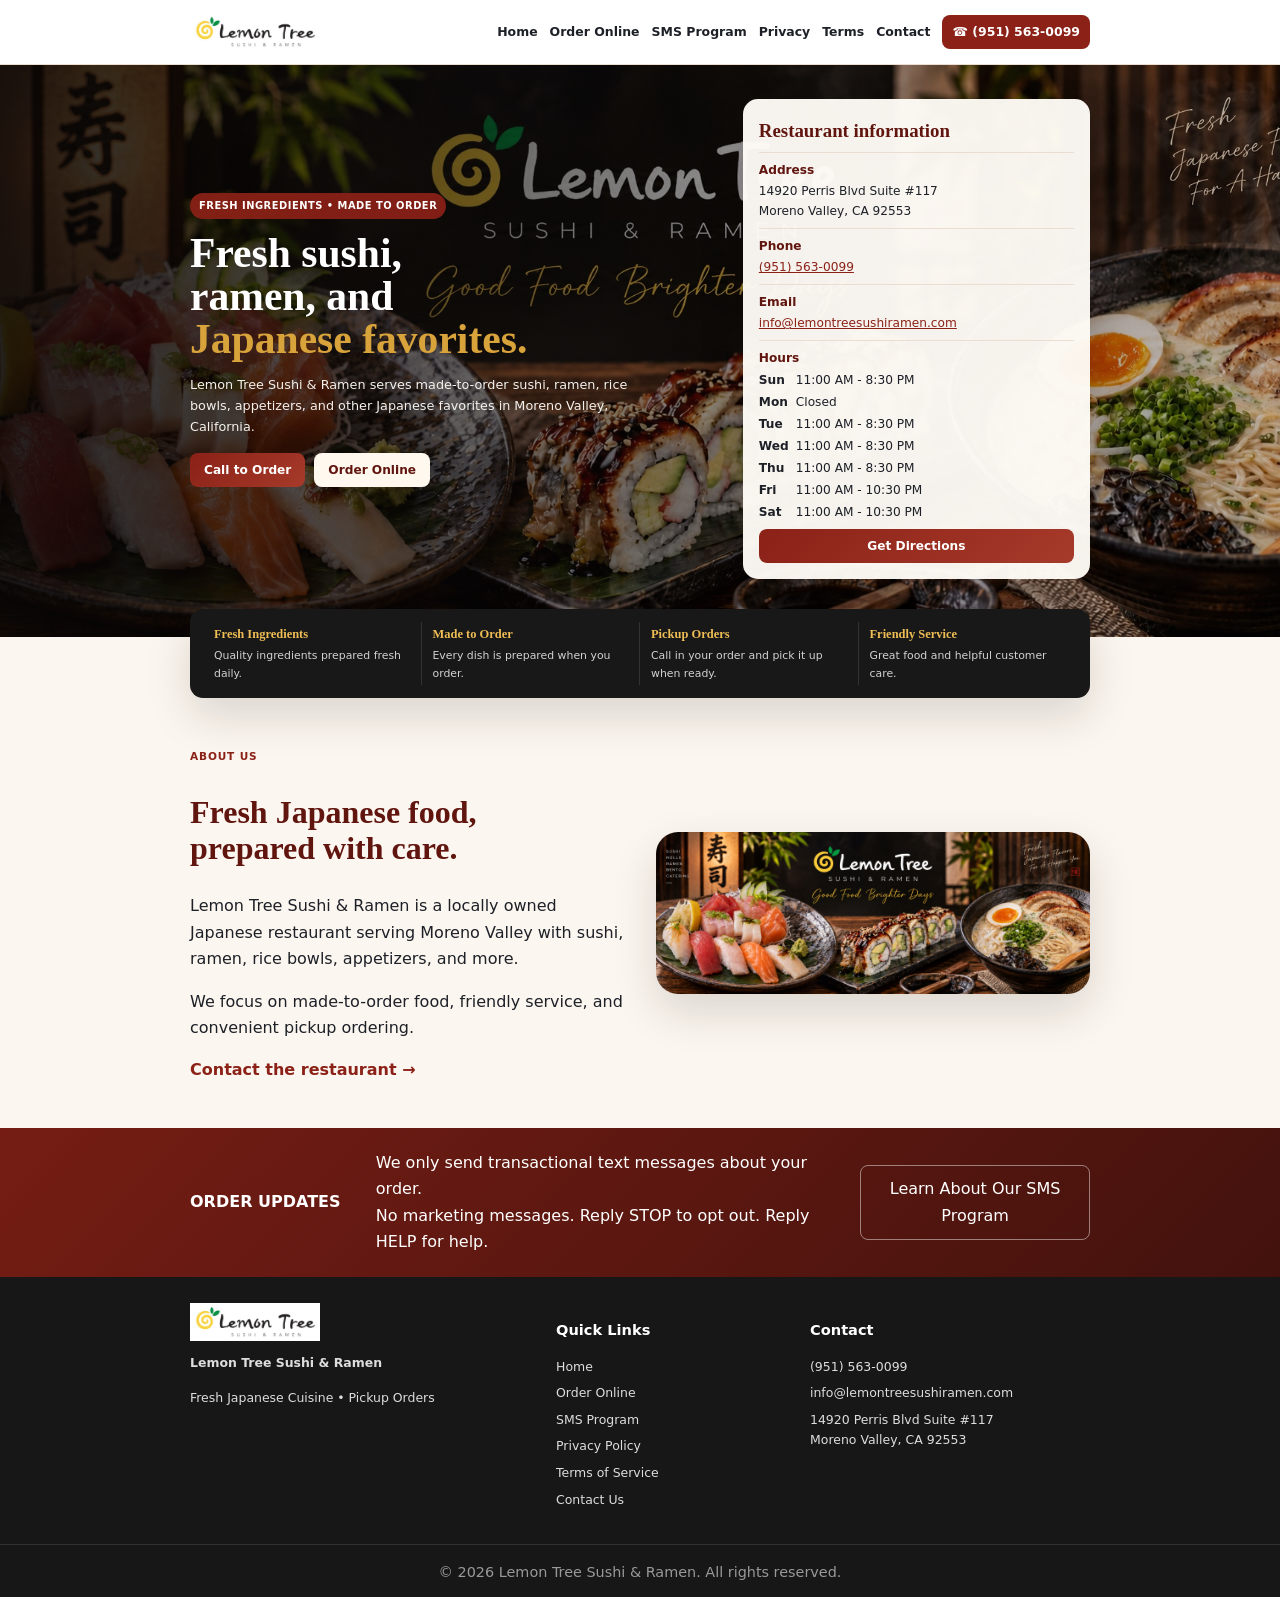
==== commit 3a84a31c: "Add files via upload" ====
--- a/index.html
+++ b/index.html
@@ -2,7 +2,7 @@
 <a class="brand" href="index.html" aria-label="Lemon Tree Sushi & Ramen home"><img class="brand-logo" src="logo.png" alt="Lemon Tree Sushi & Ramen"></a>
 <button class="menu-toggle" aria-label="Toggle menu" onclick="document.body.classList.toggle('nav-open')">☰</button>
 <nav class="nav-links"><a href="index.html">Home</a><a href="https://lemontreesushiramen.kwickmenu.com/" target="_blank" rel="noopener">Order Online</a><a href="sms-consent.html">SMS Program</a><a href="privacy.html">Privacy</a><a href="terms.html">Terms</a><a href="contact.html">Contact</a><a class="call-pill" href="tel:951563-0099">☎ (951) 563-0099</a></nav>
-</div></header><main><section class="hero"><div class="hero-shade"></div><div class="container hero-grid"><div class="hero-copy"><span class="eyebrow">Fresh ingredients • Made to order</span><h1>Fresh sushi,<br>ramen, and<br><span>Japanese favorites.</span></h1><p>Lemon Tree Sushi & Ramen serves made-to-order sushi, ramen, rice bowls, appetizers, and other Japanese favorites in Moreno Valley, California.</p><div class="actions"><a class="btn primary" href="tel:951563-0099">Call to Order</a><a class="btn light" href="https://lemontreesushiramen.kwickmenu.com/" target="_blank" rel="noopener">Order Online</a></div></div><aside class="info-card"><h2>Restaurant information</h2><div class="info-row"><b>Address</b><span>14920 Perris Blvd Suite #117<br>Moreno Valley, CA 92553</span></div><div class="info-row"><b>Phone</b><span><a href="tel:951563-0099">(951) 563-0099</a></span></div><div class="info-row"><b>Email</b><span><a href="mailto:lemontreesushiramen@gmail.com">lemontreesushiramen@gmail.com</a></span></div><div class="info-row"><b>Hours</b><span class="hours-list"><span><b>Sun</b> 11:00 AM - 9:00 PM</span><span><b>Mon</b> Closed</span><span><b>Tue</b> 11:00 AM - 9:00 PM</span><span><b>Wed</b> 11:00 AM - 9:00 PM</span><span><b>Thu</b> 11:00 AM - 9:00 PM</span><span><b>Fri</b> 11:00 AM - 10:30 PM</span><span><b>Sat</b> 11:00 AM - 10:30 PM</span></span></div><a class="btn primary wide" href="https://www.google.com/maps/search/?api=1&query=14920+Perris+Blvd+Suite+117+Moreno+Valley+CA+92553" target="_blank">Get Directions</a></aside></div></section>
+</div></header><main><section class="hero"><div class="hero-shade"></div><div class="container hero-grid"><div class="hero-copy"><span class="eyebrow">Fresh ingredients • Made to order</span><h1>Fresh sushi,<br>ramen, and<br><span>Japanese favorites.</span></h1><p>Lemon Tree Sushi & Ramen serves made-to-order sushi, ramen, rice bowls, appetizers, and other Japanese favorites in Moreno Valley, California.</p><div class="actions"><a class="btn primary" href="tel:951563-0099">Call to Order</a><a class="btn light" href="https://lemontreesushiramen.kwickmenu.com/" target="_blank" rel="noopener">Order Online</a></div></div><aside class="info-card"><h2>Restaurant information</h2><div class="info-row"><b>Address</b><span>14920 Perris Blvd Suite #117<br>Moreno Valley, CA 92553</span></div><div class="info-row"><b>Phone</b><span><a href="tel:951563-0099">(951) 563-0099</a></span></div><div class="info-row"><b>Email</b><span><a href="mailto:info@lemontreesushiramen.com">info@lemontreesushiramen.com</a></span></div><div class="info-row"><b>Hours</b><span class="hours-list"><span><b>Sun</b> 11:00 AM - 8:30 PM</span><span><b>Mon</b> Closed</span><span><b>Tue</b> 11:00 AM - 8:30 PM</span><span><b>Wed</b> 11:00 AM - 8:30 PM</span><span><b>Thu</b> 11:00 AM - 8:30 PM</span><span><b>Fri</b> 11:00 AM - 10:30 PM</span><span><b>Sat</b> 11:00 AM - 10:30 PM</span></span></div><a class="btn primary wide" href="https://www.google.com/maps/search/?api=1&query=14920+Perris+Blvd+Suite+117+Moreno+Valley+CA+92553" target="_blank">Get Directions</a></aside></div></section>
 <div class="container feature-bar"><article><strong>Fresh Ingredients</strong><span>Quality ingredients prepared fresh daily.</span></article><article><strong>Made to Order</strong><span>Every dish is prepared when you order.</span></article><article><strong>Pickup Orders</strong><span>Call in your order and pick it up when ready.</span></article><article><strong>Friendly Service</strong><span>Great food and helpful customer care.</span></article></div>
 <section class="section"><div class="container about-grid"><div><span class="kicker">About us</span><h2>Fresh Japanese food,<br>prepared with care.</h2><p>Lemon Tree Sushi & Ramen is a locally owned Japanese restaurant serving Moreno Valley with sushi, ramen, rice bowls, appetizers, and more.</p><p>We focus on made-to-order food, friendly service, and convenient pickup ordering.</p><a class="text-link" href="contact.html">Contact the restaurant →</a></div><img class="about-image" src="nigiri-ramen.jpg" alt="Nigiri sushi and ramen"></div></section></main><section class="sms-band"><div class="container sms-band-inner"><strong>ORDER UPDATES</strong><div>We only send transactional text messages about your order.<br>No marketing messages. Reply STOP to opt out. Reply HELP for help.</div><a href="sms-consent.html">Learn About Our SMS Program</a></div></section>
 <footer class="site-footer">
@@ -27,7 +27,7 @@
       <h3>Contact</h3>
       <p>
         <a href="tel:951563-0099">(951) 563-0099</a>
-        <a href="mailto:lemontreesushiramen@gmail.com">lemontreesushiramen@gmail.com</a>
+        <a href="mailto:info@lemontreesushiramen.com">info@lemontreesushiramen.com</a>
         14920 Perris Blvd Suite #117<br>
         Moreno Valley, CA 92553
       </p>
@@ -37,4 +37,4 @@
   <div class="copyright">
     © 2026 Lemon Tree Sushi &amp; Ramen. All rights reserved.
   </div>
-</footer></body></html>
+</footer></body></html>
